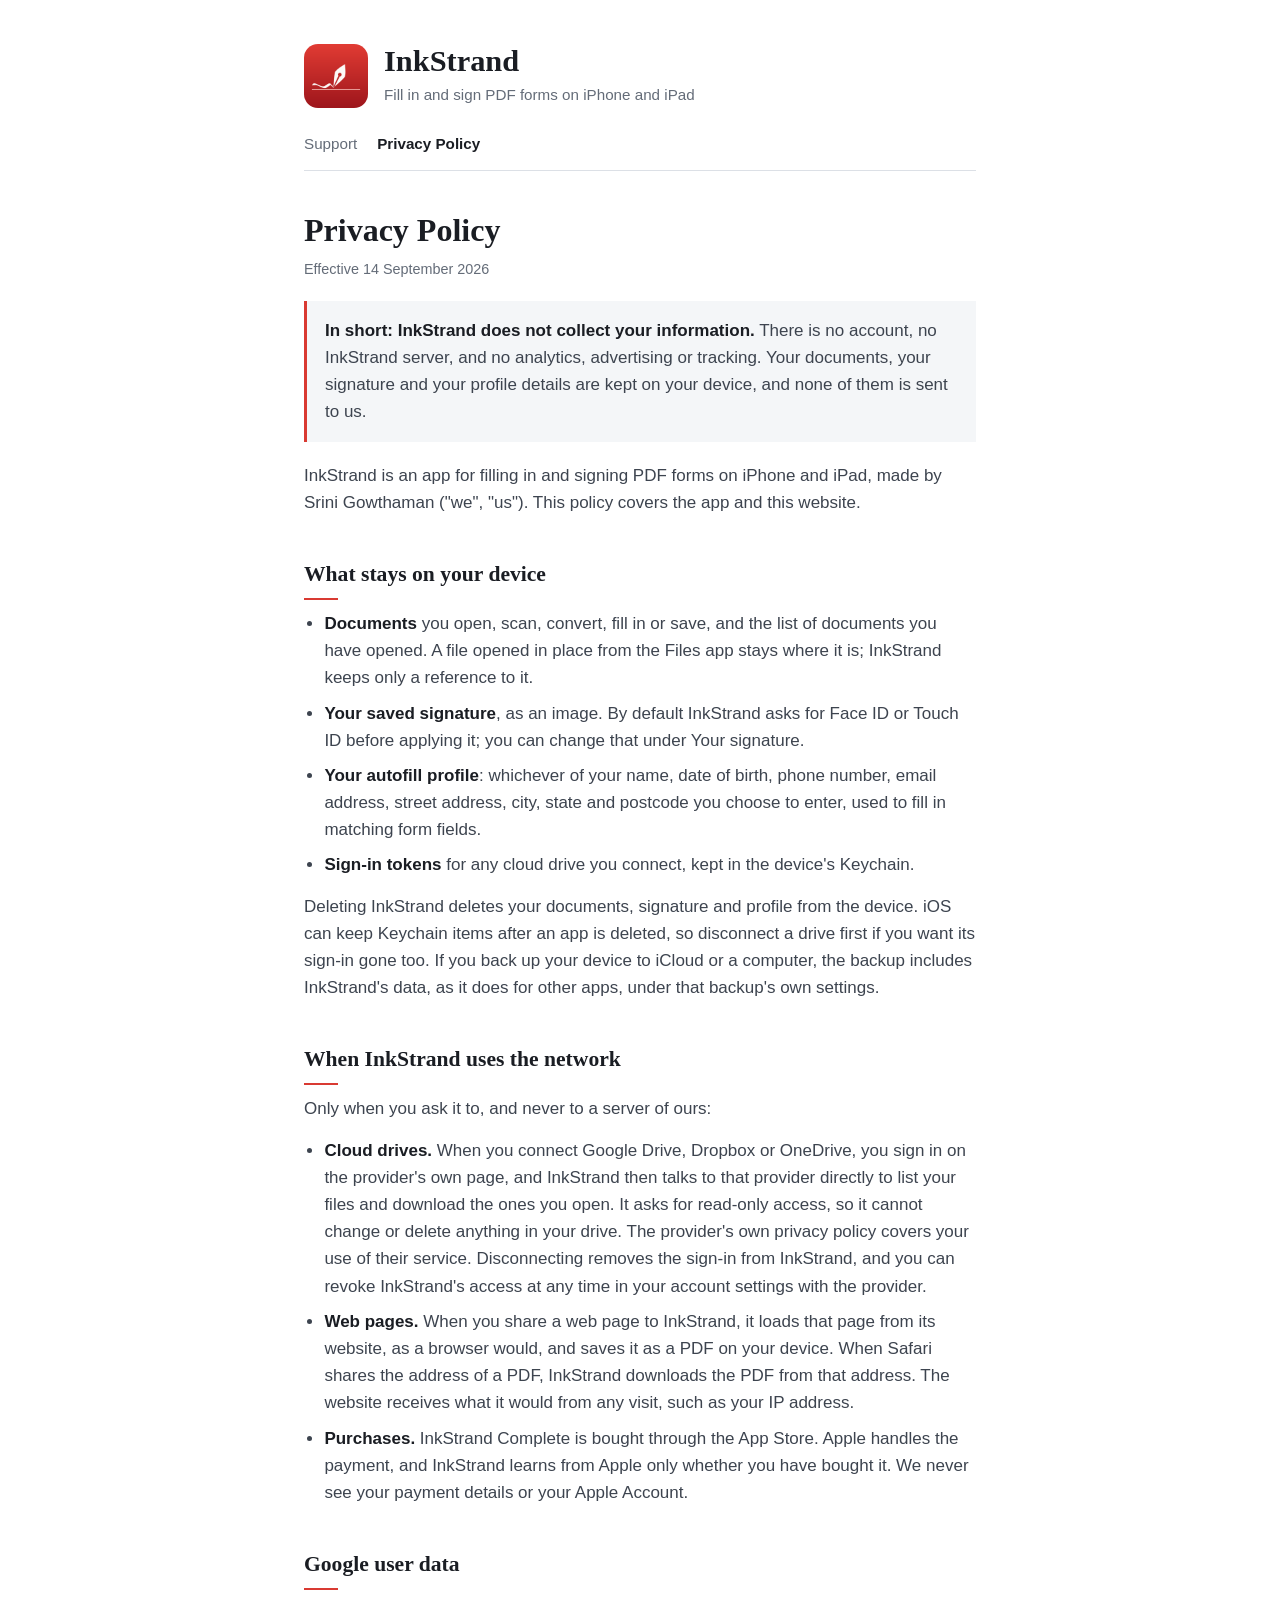
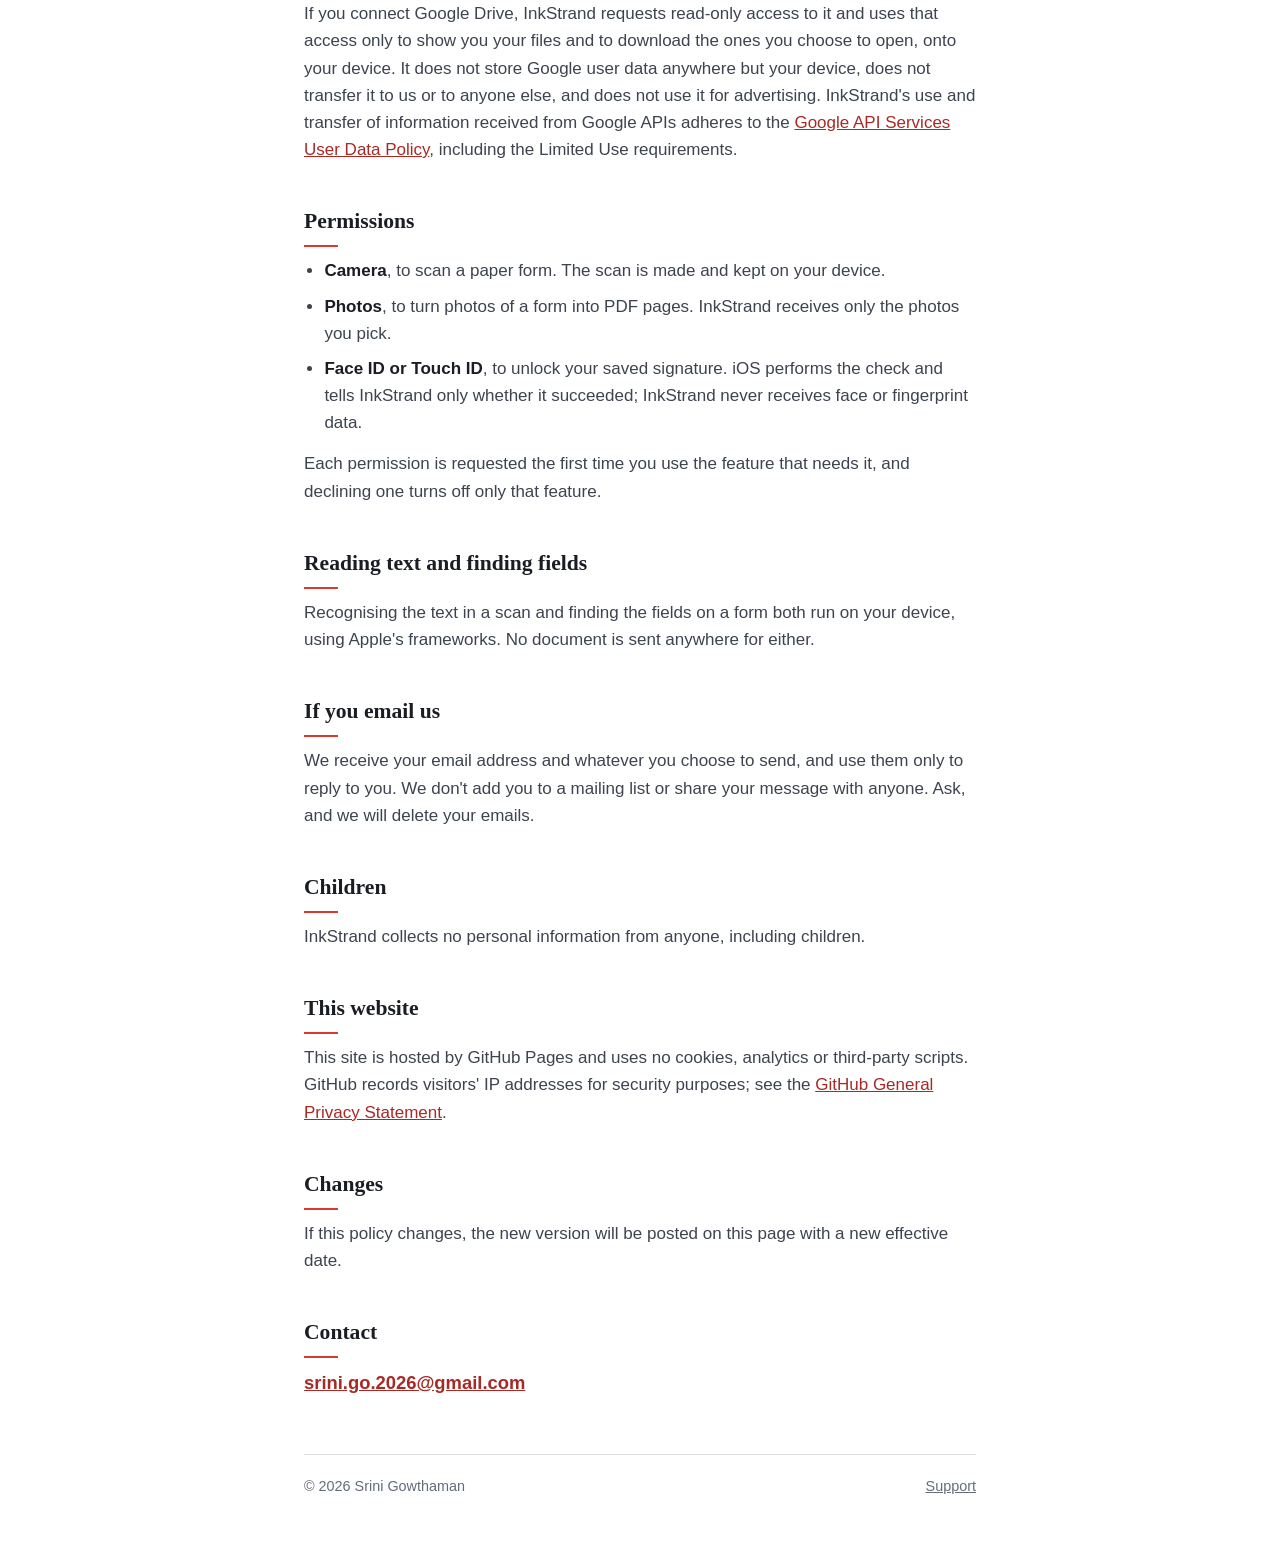
==== privacy.html @ e6b6973c "Add the InkStrand support page and privacy policy Static pages for the App Store listing's Support U" ====
<!doctype html>
<html lang="en">
<head>
<meta charset="utf-8">
<meta name="viewport" content="width=device-width, initial-scale=1">
<title>InkStrand Privacy Policy</title>
<meta name="description" content="What InkStrand does with your information: it collects none, and keeps your documents on your device.">
<link rel="icon" href="icon.png">
<link rel="apple-touch-icon" href="icon.png">
<link rel="stylesheet" href="style.css">
</head>
<body>
<div class="page">
  <header class="masthead">
    <img src="icon.png" alt="" width="64" height="64">
    <div>
      <p class="wordmark">InkStrand</p>
      <p class="tagline">Fill in and sign PDF forms on iPhone and iPad</p>
    </div>
  </header>
  <nav class="site" aria-label="Site">
    <a href="./">Support</a>
    <a href="privacy.html" aria-current="page">Privacy Policy</a>
  </nav>

  <main>
    <h1>Privacy Policy</h1>
    <p class="meta">Effective 14 September 2026</p>

    <div class="note">
      <p><strong>In short: InkStrand does not collect your information.</strong> There is no account, no InkStrand server, and no analytics, advertising or tracking. Your documents, your signature and your profile details are kept on your device, and none of them is sent to us.</p>
    </div>

    <p>InkStrand is an app for filling in and signing PDF forms on iPhone and iPad, made by Srini Gowthaman ("we", "us"). This policy covers the app and this website.</p>

    <h2>What stays on your device</h2>
    <ul>
      <li><strong>Documents</strong> you open, scan, convert, fill in or save, and the list of documents you have opened. A file opened in place from the Files app stays where it is; InkStrand keeps only a reference to it.</li>
      <li><strong>Your saved signature</strong>, as an image. By default InkStrand asks for Face ID or Touch ID before applying it; you can change that under Your signature.</li>
      <li><strong>Your autofill profile</strong>: whichever of your name, date of birth, phone number, email address, street address, city, state and postcode you choose to enter, used to fill in matching form fields.</li>
      <li><strong>Sign-in tokens</strong> for any cloud drive you connect, kept in the device's Keychain.</li>
    </ul>
    <p>Deleting InkStrand deletes your documents, signature and profile from the device. iOS can keep Keychain items after an app is deleted, so disconnect a drive first if you want its sign-in gone too. If you back up your device to iCloud or a computer, the backup includes InkStrand's data, as it does for other apps, under that backup's own settings.</p>

    <h2>When InkStrand uses the network</h2>
    <p>Only when you ask it to, and never to a server of ours:</p>
    <ul>
      <li><strong>Cloud drives.</strong> When you connect Google Drive, Dropbox or OneDrive, you sign in on the provider's own page, and InkStrand then talks to that provider directly to list your files and download the ones you open. It asks for read-only access, so it cannot change or delete anything in your drive. The provider's own privacy policy covers your use of their service. Disconnecting removes the sign-in from InkStrand, and you can revoke InkStrand's access at any time in your account settings with the provider.</li>
      <li><strong>Web pages.</strong> When you share a web page to InkStrand, it loads that page from its website, as a browser would, and saves it as a PDF on your device. When Safari shares the address of a PDF, InkStrand downloads the PDF from that address. The website receives what it would from any visit, such as your IP address.</li>
      <li><strong>Purchases.</strong> InkStrand Complete is bought through the App Store. Apple handles the payment, and InkStrand learns from Apple only whether you have bought it. We never see your payment details or your Apple Account.</li>
    </ul>

    <h2>Google user data</h2>
    <p>If you connect Google Drive, InkStrand requests read-only access to it and uses that access only to show you your files and to download the ones you choose to open, onto your device. It does not store Google user data anywhere but your device, does not transfer it to us or to anyone else, and does not use it for advertising. InkStrand's use and transfer of information received from Google APIs adheres to the <a href="https://developers.google.com/terms/api-services-user-data-policy">Google API Services User Data Policy</a>, including the Limited Use requirements.</p>

    <h2>Permissions</h2>
    <ul>
      <li><strong>Camera</strong>, to scan a paper form. The scan is made and kept on your device.</li>
      <li><strong>Photos</strong>, to turn photos of a form into PDF pages. InkStrand receives only the photos you pick.</li>
      <li><strong>Face ID or Touch ID</strong>, to unlock your saved signature. iOS performs the check and tells InkStrand only whether it succeeded; InkStrand never receives face or fingerprint data.</li>
    </ul>
    <p>Each permission is requested the first time you use the feature that needs it, and declining one turns off only that feature.</p>

    <h2>Reading text and finding fields</h2>
    <p>Recognising the text in a scan and finding the fields on a form both run on your device, using Apple's frameworks. No document is sent anywhere for either.</p>

    <h2>If you email us</h2>
    <p>We receive your email address and whatever you choose to send, and use them only to reply to you. We don't add you to a mailing list or share your message with anyone. Ask, and we will delete your emails.</p>

    <h2>Children</h2>
    <p>InkStrand collects no personal information from anyone, including children.</p>

    <h2>This website</h2>
    <p>This site is hosted by GitHub Pages and uses no cookies, analytics or third-party scripts. GitHub records visitors' IP addresses for security purposes; see the <a href="https://docs.github.com/en/site-policy/privacy-policies/github-general-privacy-statement">GitHub General Privacy Statement</a>.</p>

    <h2>Changes</h2>
    <p>If this policy changes, the new version will be posted on this page with a new effective date.</p>

    <h2>Contact</h2>
    <p class="contact"><a href="mailto:srini.go.2026@gmail.com?subject=InkStrand%20privacy">srini.go.2026@gmail.com</a></p>
  </main>

  <footer>
    <span>© 2026 Srini Gowthaman</span>
    <a href="./">Support</a>
  </footer>
</div>
</body>
</html>
---- style.css ----
/* Colours are the app icon's, as in Design/guide.py, with the soft grey darkened
   enough to pass contrast on white. No web fonts: nothing on these pages loads from
   anywhere else. */
:root {
  --red: #D93A32;
  --red-deep: #A82A24;
  --ink: #1A1D23;
  --body: #3D444F;
  --soft: #646C78;
  --rule: #DCE0E6;
  --wash: #F4F6F8;
  --paper: #FFFFFF;
  color-scheme: light dark;
}

@media (prefers-color-scheme: dark) {
  :root {
    --red: #F0625A;
    --red-deep: #F58A83;
    --ink: #F2F4F7;
    --body: #C9CED6;
    --soft: #9AA3AF;
    --rule: #2E333B;
    --wash: #1C2027;
    --paper: #121418;
  }
}

* { box-sizing: border-box; }

html { -webkit-text-size-adjust: 100%; }

body {
  margin: 0;
  padding-inline: 20px;
  background: var(--paper);
  color: var(--body);
  font: 17px/1.6 -apple-system, BlinkMacSystemFont, "Segoe UI", Helvetica, Arial, sans-serif;
}

.page {
  max-width: 42rem;
  margin: 0 auto;
  padding-block: 44px 64px;
}

.masthead {
  display: flex;
  align-items: center;
  gap: 16px;
}

.masthead img {
  flex: none;
  width: 64px;
  height: 64px;
  border-radius: 14px;
}

.wordmark {
  margin: 0;
  font: 700 1.9rem/1.1 Georgia, "Times New Roman", serif;
  color: var(--ink);
}

.tagline {
  margin: 4px 0 0;
  font-size: 0.95rem;
  color: var(--soft);
}

nav.site {
  display: flex;
  gap: 20px;
  margin-top: 24px;
  padding-bottom: 14px;
  border-bottom: 1px solid var(--rule);
  font-size: 0.95rem;
}

nav.site a { color: var(--soft); text-decoration: none; }
nav.site a:hover { color: var(--ink); }
nav.site a[aria-current="page"] { color: var(--ink); font-weight: 600; }

h1 {
  margin: 40px 0 8px;
  font: 700 2rem/1.2 Georgia, "Times New Roman", serif;
  color: var(--ink);
}

h2 {
  margin: 44px 0 10px;
  font: 700 1.35rem/1.3 Georgia, "Times New Roman", serif;
  color: var(--ink);
}

h2::after {
  content: "";
  display: block;
  width: 34px;
  height: 2px;
  margin-top: 10px;
  background: var(--red);
}

h3 {
  margin: 28px 0 4px;
  font-size: 1rem;
  line-height: 1.4;
  color: var(--ink);
}

p, ul { margin: 0 0 14px; }
ul { padding-left: 1.2em; }
li { margin-bottom: 8px; }
a { color: var(--red-deep); }
strong { color: var(--ink); }

.lede { font-size: 1.1rem; }

.meta { font-size: 0.9rem; color: var(--soft); }

.note {
  margin: 20px 0;
  padding: 16px 18px;
  background: var(--wash);
  border-left: 3px solid var(--red);
}

.note p:last-child { margin-bottom: 0; }

.contact {
  font-size: 1.15rem;
  font-weight: 600;
  overflow-wrap: anywhere;
}

footer {
  display: flex;
  flex-wrap: wrap;
  justify-content: space-between;
  gap: 8px 20px;
  margin-top: 56px;
  padding-top: 20px;
  border-top: 1px solid var(--rule);
  font-size: 0.9rem;
  color: var(--soft);
}

footer a { color: var(--soft); }
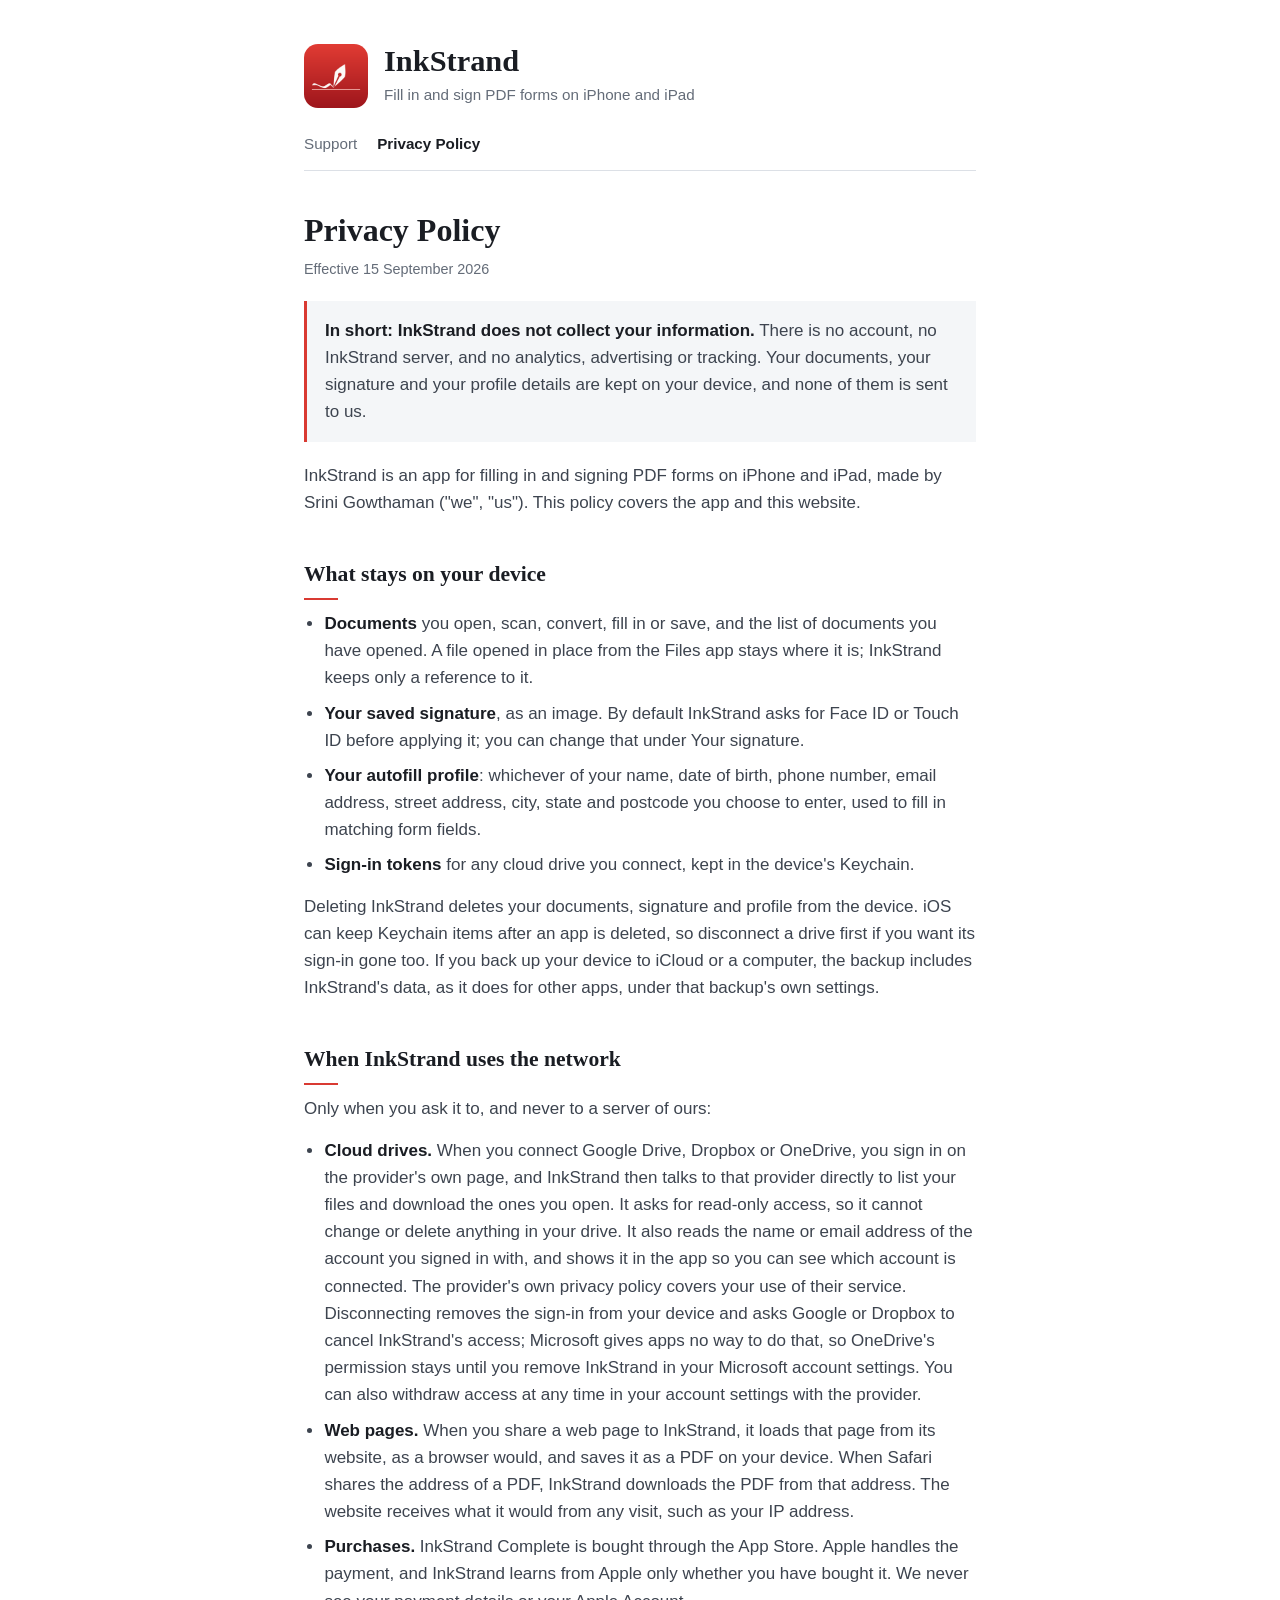
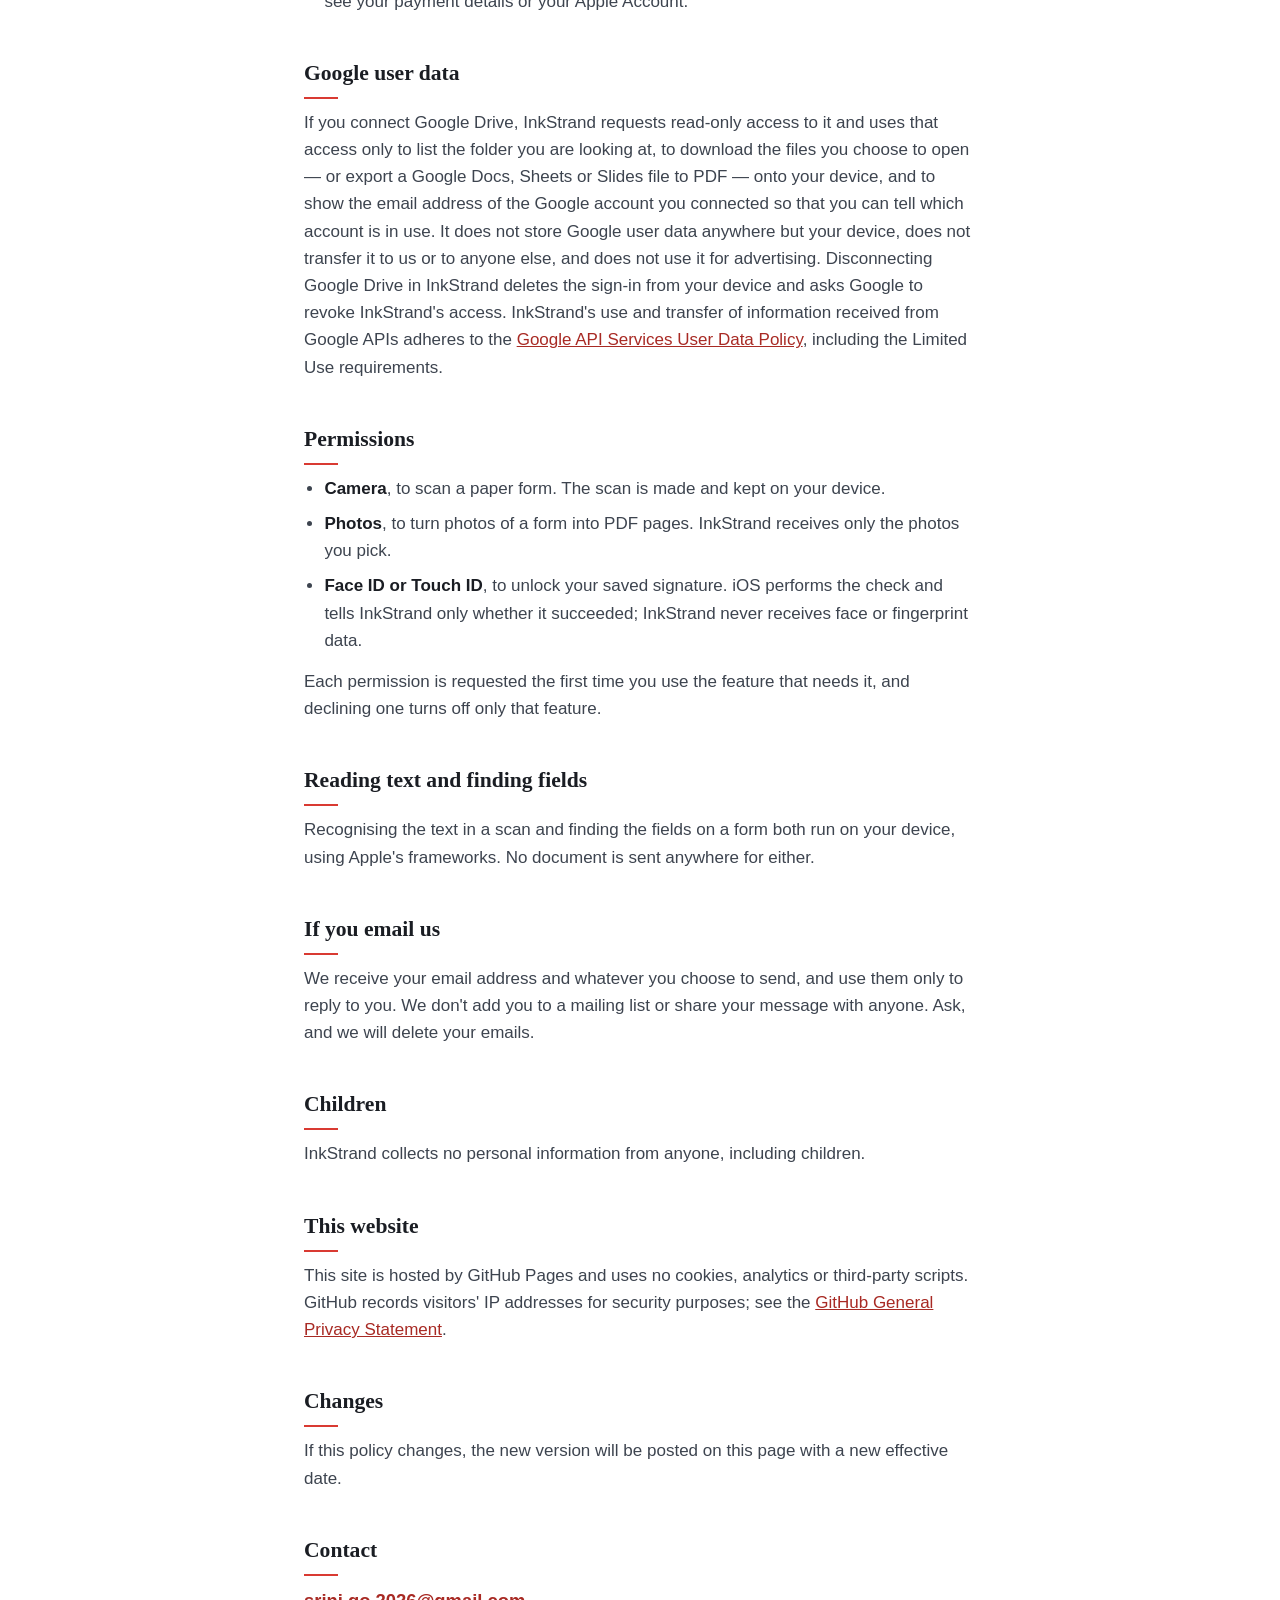
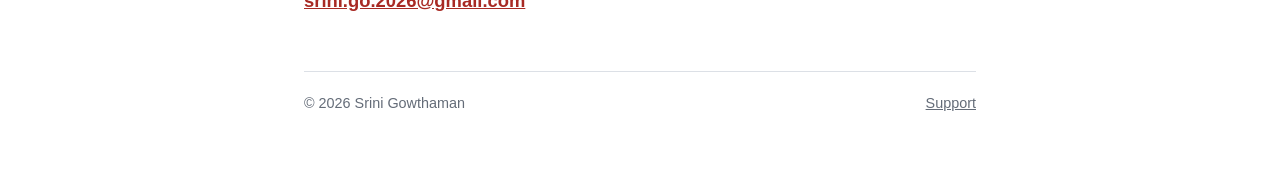
==== commit cd37822e: "Describe the app on the home page, and serve the site from www.inkstrand.com Google's OAuth verifica" ====
--- a/privacy.html
+++ b/privacy.html
@@ -25,7 +25,7 @@
 
   <main>
     <h1>Privacy Policy</h1>
-    <p class="meta">Effective 14 September 2026</p>
+    <p class="meta">Effective 15 September 2026</p>
 
     <div class="note">
       <p><strong>In short: InkStrand does not collect your information.</strong> There is no account, no InkStrand server, and no analytics, advertising or tracking. Your documents, your signature and your profile details are kept on your device, and none of them is sent to us.</p>
@@ -45,13 +45,13 @@
     <h2>When InkStrand uses the network</h2>
     <p>Only when you ask it to, and never to a server of ours:</p>
     <ul>
-      <li><strong>Cloud drives.</strong> When you connect Google Drive, Dropbox or OneDrive, you sign in on the provider's own page, and InkStrand then talks to that provider directly to list your files and download the ones you open. It asks for read-only access, so it cannot change or delete anything in your drive. The provider's own privacy policy covers your use of their service. Disconnecting removes the sign-in from InkStrand, and you can revoke InkStrand's access at any time in your account settings with the provider.</li>
+      <li><strong>Cloud drives.</strong> When you connect Google Drive, Dropbox or OneDrive, you sign in on the provider's own page, and InkStrand then talks to that provider directly to list your files and download the ones you open. It asks for read-only access, so it cannot change or delete anything in your drive. It also reads the name or email address of the account you signed in with, and shows it in the app so you can see which account is connected. The provider's own privacy policy covers your use of their service. Disconnecting removes the sign-in from your device and asks Google or Dropbox to cancel InkStrand's access; Microsoft gives apps no way to do that, so OneDrive's permission stays until you remove InkStrand in your Microsoft account settings. You can also withdraw access at any time in your account settings with the provider.</li>
       <li><strong>Web pages.</strong> When you share a web page to InkStrand, it loads that page from its website, as a browser would, and saves it as a PDF on your device. When Safari shares the address of a PDF, InkStrand downloads the PDF from that address. The website receives what it would from any visit, such as your IP address.</li>
       <li><strong>Purchases.</strong> InkStrand Complete is bought through the App Store. Apple handles the payment, and InkStrand learns from Apple only whether you have bought it. We never see your payment details or your Apple Account.</li>
     </ul>
 
     <h2>Google user data</h2>
-    <p>If you connect Google Drive, InkStrand requests read-only access to it and uses that access only to show you your files and to download the ones you choose to open, onto your device. It does not store Google user data anywhere but your device, does not transfer it to us or to anyone else, and does not use it for advertising. InkStrand's use and transfer of information received from Google APIs adheres to the <a href="https://developers.google.com/terms/api-services-user-data-policy">Google API Services User Data Policy</a>, including the Limited Use requirements.</p>
+    <p>If you connect Google Drive, InkStrand requests read-only access to it and uses that access only to list the folder you are looking at, to download the files you choose to open — or export a Google Docs, Sheets or Slides file to PDF — onto your device, and to show the email address of the Google account you connected so that you can tell which account is in use. It does not store Google user data anywhere but your device, does not transfer it to us or to anyone else, and does not use it for advertising. Disconnecting Google Drive in InkStrand deletes the sign-in from your device and asks Google to revoke InkStrand's access. InkStrand's use and transfer of information received from Google APIs adheres to the <a href="https://developers.google.com/terms/api-services-user-data-policy">Google API Services User Data Policy</a>, including the Limited Use requirements.</p>
 
     <h2>Permissions</h2>
     <ul>
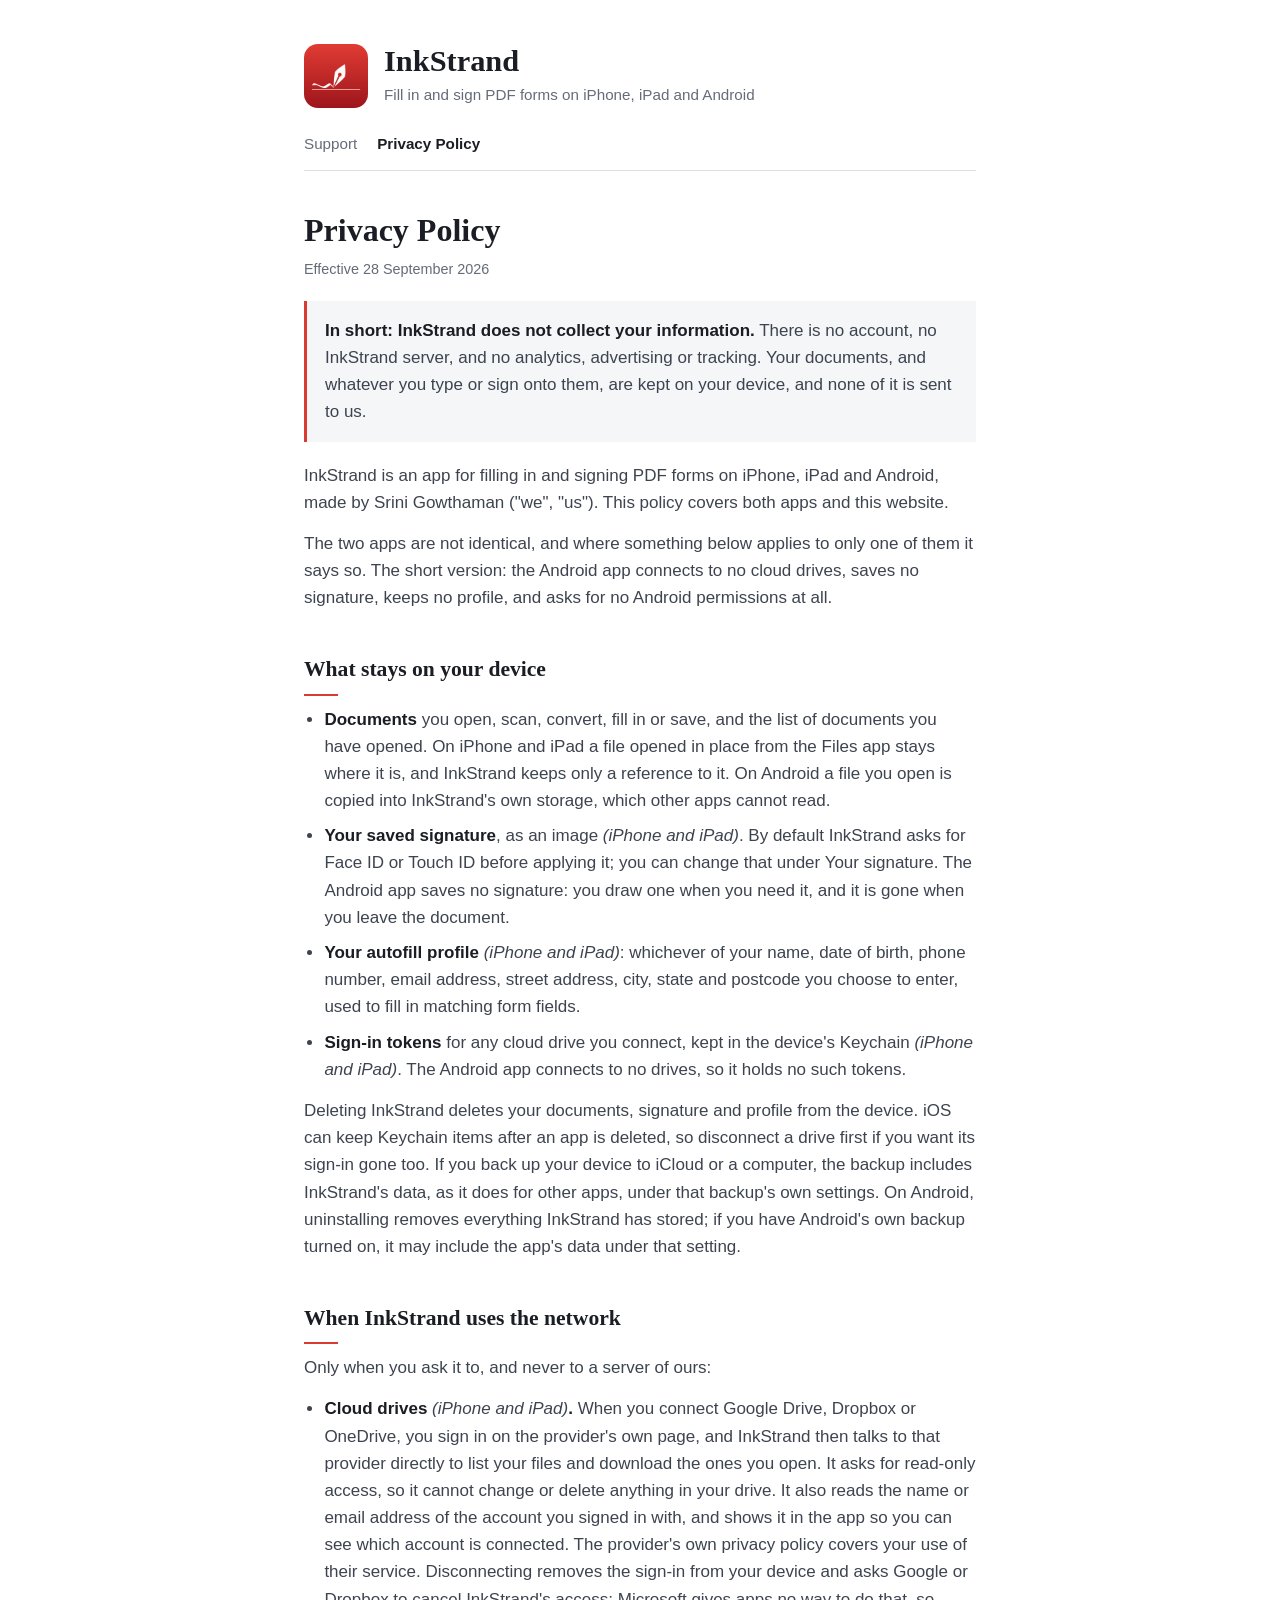
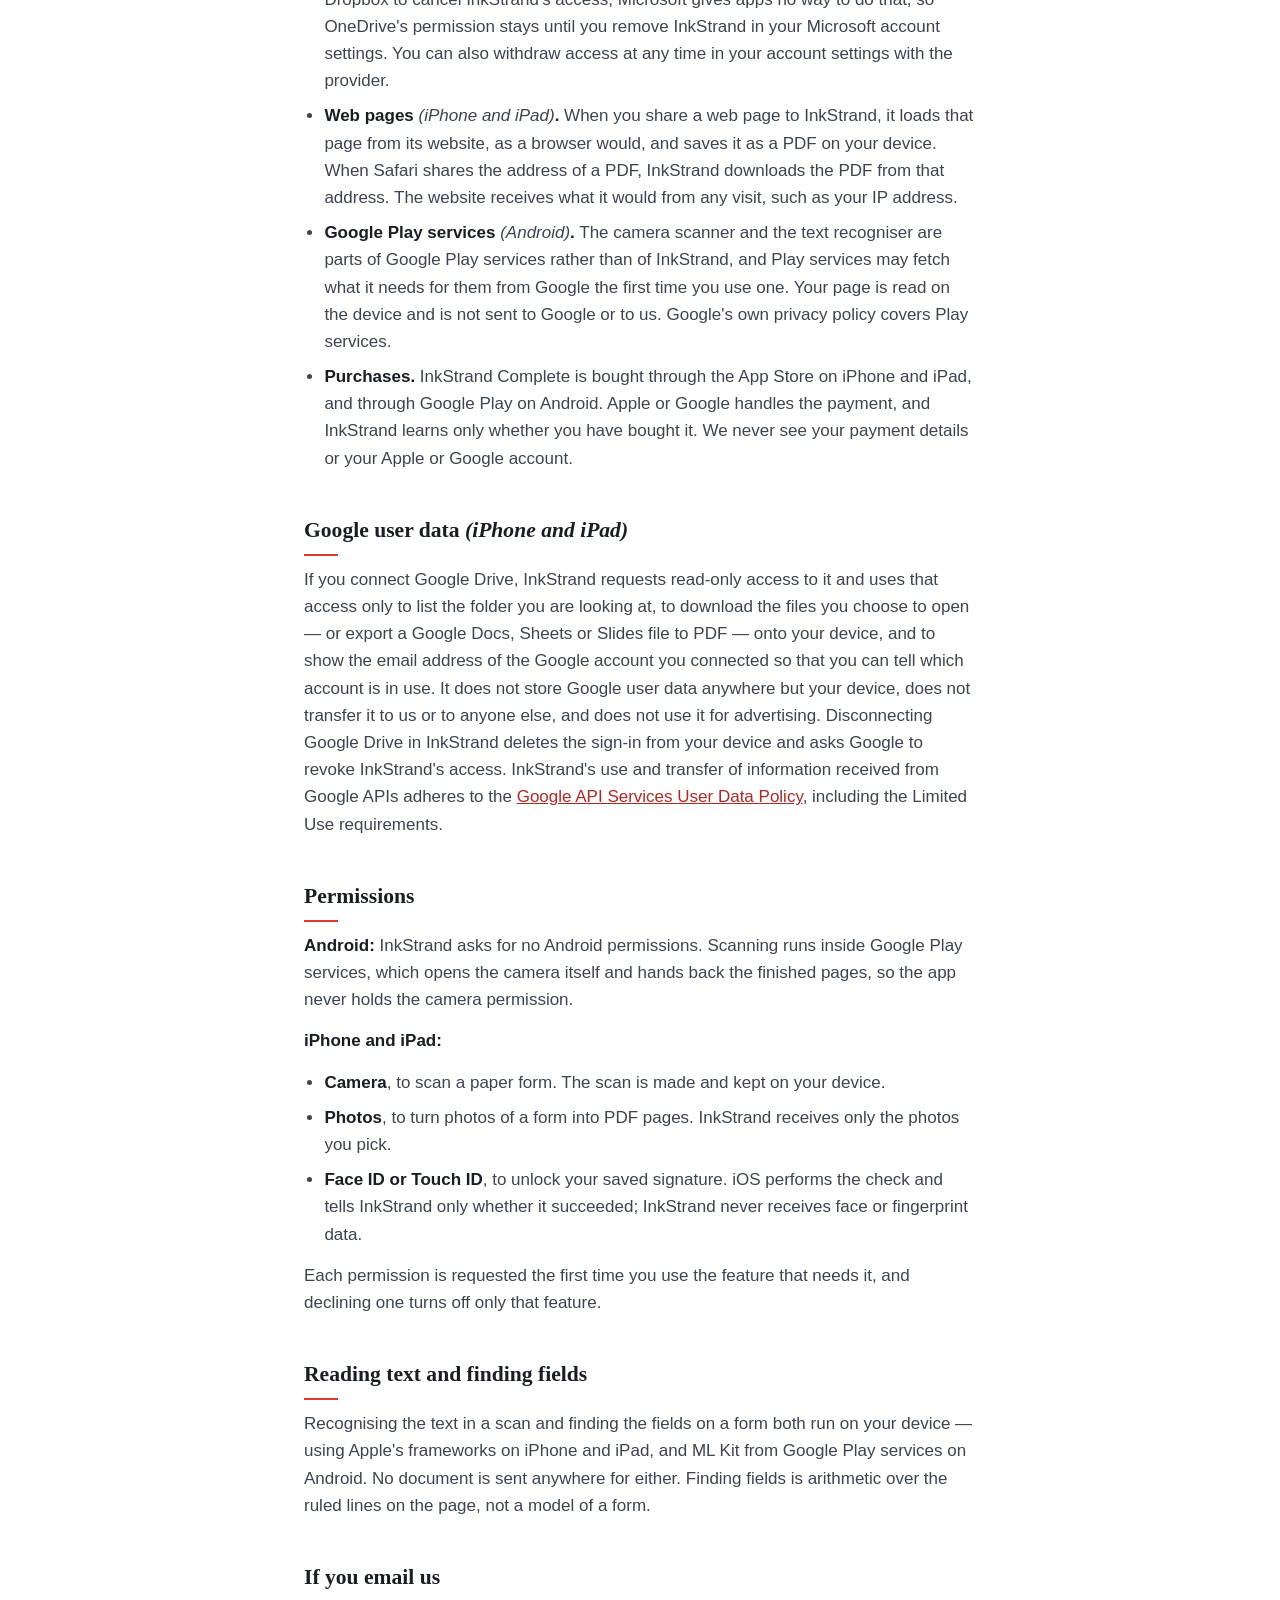
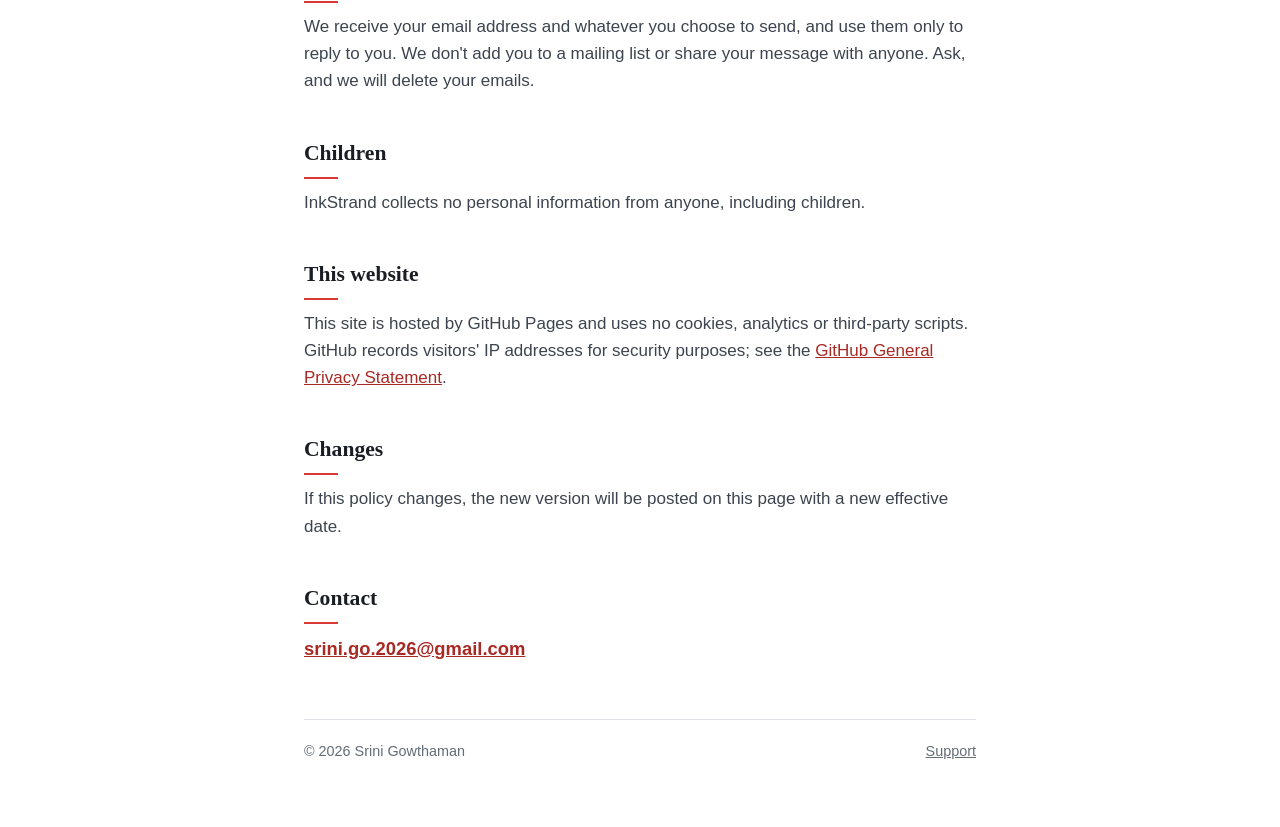
==== commit 71c024fd: "Cover the Android app in the privacy policy The policy described one app on one platform, and Play r" ====
--- a/privacy.html
+++ b/privacy.html
@@ -15,7 +15,7 @@
     <img src="icon.png" alt="" width="64" height="64">
     <div>
       <p class="wordmark">InkStrand</p>
-      <p class="tagline">Fill in and sign PDF forms on iPhone and iPad</p>
+      <p class="tagline">Fill in and sign PDF forms on iPhone, iPad and Android</p>
     </div>
   </header>
   <nav class="site" aria-label="Site">
@@ -25,35 +25,40 @@
 
   <main>
     <h1>Privacy Policy</h1>
-    <p class="meta">Effective 15 September 2026</p>
+    <p class="meta">Effective 28 September 2026</p>
 
     <div class="note">
-      <p><strong>In short: InkStrand does not collect your information.</strong> There is no account, no InkStrand server, and no analytics, advertising or tracking. Your documents, your signature and your profile details are kept on your device, and none of them is sent to us.</p>
+      <p><strong>In short: InkStrand does not collect your information.</strong> There is no account, no InkStrand server, and no analytics, advertising or tracking. Your documents, and whatever you type or sign onto them, are kept on your device, and none of it is sent to us.</p>
     </div>
 
-    <p>InkStrand is an app for filling in and signing PDF forms on iPhone and iPad, made by Srini Gowthaman ("we", "us"). This policy covers the app and this website.</p>
+    <p>InkStrand is an app for filling in and signing PDF forms on iPhone, iPad and Android, made by Srini Gowthaman ("we", "us"). This policy covers both apps and this website.</p>
+
+    <p>The two apps are not identical, and where something below applies to only one of them it says so. The short version: the Android app connects to no cloud drives, saves no signature, keeps no profile, and asks for no Android permissions at all.</p>
 
     <h2>What stays on your device</h2>
     <ul>
-      <li><strong>Documents</strong> you open, scan, convert, fill in or save, and the list of documents you have opened. A file opened in place from the Files app stays where it is; InkStrand keeps only a reference to it.</li>
-      <li><strong>Your saved signature</strong>, as an image. By default InkStrand asks for Face ID or Touch ID before applying it; you can change that under Your signature.</li>
-      <li><strong>Your autofill profile</strong>: whichever of your name, date of birth, phone number, email address, street address, city, state and postcode you choose to enter, used to fill in matching form fields.</li>
-      <li><strong>Sign-in tokens</strong> for any cloud drive you connect, kept in the device's Keychain.</li>
+      <li><strong>Documents</strong> you open, scan, convert, fill in or save, and the list of documents you have opened. On iPhone and iPad a file opened in place from the Files app stays where it is, and InkStrand keeps only a reference to it. On Android a file you open is copied into InkStrand's own storage, which other apps cannot read.</li>
+      <li><strong>Your saved signature</strong>, as an image <em>(iPhone and iPad)</em>. By default InkStrand asks for Face ID or Touch ID before applying it; you can change that under Your signature. The Android app saves no signature: you draw one when you need it, and it is gone when you leave the document.</li>
+      <li><strong>Your autofill profile</strong> <em>(iPhone and iPad)</em>: whichever of your name, date of birth, phone number, email address, street address, city, state and postcode you choose to enter, used to fill in matching form fields.</li>
+      <li><strong>Sign-in tokens</strong> for any cloud drive you connect, kept in the device's Keychain <em>(iPhone and iPad)</em>. The Android app connects to no drives, so it holds no such tokens.</li>
     </ul>
-    <p>Deleting InkStrand deletes your documents, signature and profile from the device. iOS can keep Keychain items after an app is deleted, so disconnect a drive first if you want its sign-in gone too. If you back up your device to iCloud or a computer, the backup includes InkStrand's data, as it does for other apps, under that backup's own settings.</p>
+    <p>Deleting InkStrand deletes your documents, signature and profile from the device. iOS can keep Keychain items after an app is deleted, so disconnect a drive first if you want its sign-in gone too. If you back up your device to iCloud or a computer, the backup includes InkStrand's data, as it does for other apps, under that backup's own settings. On Android, uninstalling removes everything InkStrand has stored; if you have Android's own backup turned on, it may include the app's data under that setting.</p>
 
     <h2>When InkStrand uses the network</h2>
     <p>Only when you ask it to, and never to a server of ours:</p>
     <ul>
-      <li><strong>Cloud drives.</strong> When you connect Google Drive, Dropbox or OneDrive, you sign in on the provider's own page, and InkStrand then talks to that provider directly to list your files and download the ones you open. It asks for read-only access, so it cannot change or delete anything in your drive. It also reads the name or email address of the account you signed in with, and shows it in the app so you can see which account is connected. The provider's own privacy policy covers your use of their service. Disconnecting removes the sign-in from your device and asks Google or Dropbox to cancel InkStrand's access; Microsoft gives apps no way to do that, so OneDrive's permission stays until you remove InkStrand in your Microsoft account settings. You can also withdraw access at any time in your account settings with the provider.</li>
-      <li><strong>Web pages.</strong> When you share a web page to InkStrand, it loads that page from its website, as a browser would, and saves it as a PDF on your device. When Safari shares the address of a PDF, InkStrand downloads the PDF from that address. The website receives what it would from any visit, such as your IP address.</li>
-      <li><strong>Purchases.</strong> InkStrand Complete is bought through the App Store. Apple handles the payment, and InkStrand learns from Apple only whether you have bought it. We never see your payment details or your Apple Account.</li>
+      <li><strong>Cloud drives</strong> <em>(iPhone and iPad)</em><strong>.</strong> When you connect Google Drive, Dropbox or OneDrive, you sign in on the provider's own page, and InkStrand then talks to that provider directly to list your files and download the ones you open. It asks for read-only access, so it cannot change or delete anything in your drive. It also reads the name or email address of the account you signed in with, and shows it in the app so you can see which account is connected. The provider's own privacy policy covers your use of their service. Disconnecting removes the sign-in from your device and asks Google or Dropbox to cancel InkStrand's access; Microsoft gives apps no way to do that, so OneDrive's permission stays until you remove InkStrand in your Microsoft account settings. You can also withdraw access at any time in your account settings with the provider.</li>
+      <li><strong>Web pages</strong> <em>(iPhone and iPad)</em><strong>.</strong> When you share a web page to InkStrand, it loads that page from its website, as a browser would, and saves it as a PDF on your device. When Safari shares the address of a PDF, InkStrand downloads the PDF from that address. The website receives what it would from any visit, such as your IP address.</li>
+      <li><strong>Google Play services</strong> <em>(Android)</em><strong>.</strong> The camera scanner and the text recogniser are parts of Google Play services rather than of InkStrand, and Play services may fetch what it needs for them from Google the first time you use one. Your page is read on the device and is not sent to Google or to us. Google's own privacy policy covers Play services.</li>
+      <li><strong>Purchases.</strong> InkStrand Complete is bought through the App Store on iPhone and iPad, and through Google Play on Android. Apple or Google handles the payment, and InkStrand learns only whether you have bought it. We never see your payment details or your Apple or Google account.</li>
     </ul>
 
-    <h2>Google user data</h2>
+    <h2>Google user data <em>(iPhone and iPad)</em></h2>
     <p>If you connect Google Drive, InkStrand requests read-only access to it and uses that access only to list the folder you are looking at, to download the files you choose to open — or export a Google Docs, Sheets or Slides file to PDF — onto your device, and to show the email address of the Google account you connected so that you can tell which account is in use. It does not store Google user data anywhere but your device, does not transfer it to us or to anyone else, and does not use it for advertising. Disconnecting Google Drive in InkStrand deletes the sign-in from your device and asks Google to revoke InkStrand's access. InkStrand's use and transfer of information received from Google APIs adheres to the <a href="https://developers.google.com/terms/api-services-user-data-policy">Google API Services User Data Policy</a>, including the Limited Use requirements.</p>
 
     <h2>Permissions</h2>
+    <p><strong>Android:</strong> InkStrand asks for no Android permissions. Scanning runs inside Google Play services, which opens the camera itself and hands back the finished pages, so the app never holds the camera permission.</p>
+    <p><strong>iPhone and iPad:</strong></p>
     <ul>
       <li><strong>Camera</strong>, to scan a paper form. The scan is made and kept on your device.</li>
       <li><strong>Photos</strong>, to turn photos of a form into PDF pages. InkStrand receives only the photos you pick.</li>
@@ -62,7 +67,7 @@
     <p>Each permission is requested the first time you use the feature that needs it, and declining one turns off only that feature.</p>
 
     <h2>Reading text and finding fields</h2>
-    <p>Recognising the text in a scan and finding the fields on a form both run on your device, using Apple's frameworks. No document is sent anywhere for either.</p>
+    <p>Recognising the text in a scan and finding the fields on a form both run on your device &mdash; using Apple's frameworks on iPhone and iPad, and ML Kit from Google Play services on Android. No document is sent anywhere for either. Finding fields is arithmetic over the ruled lines on the page, not a model of a form.</p>
 
     <h2>If you email us</h2>
     <p>We receive your email address and whatever you choose to send, and use them only to reply to you. We don't add you to a mailing list or share your message with anyone. Ask, and we will delete your emails.</p>
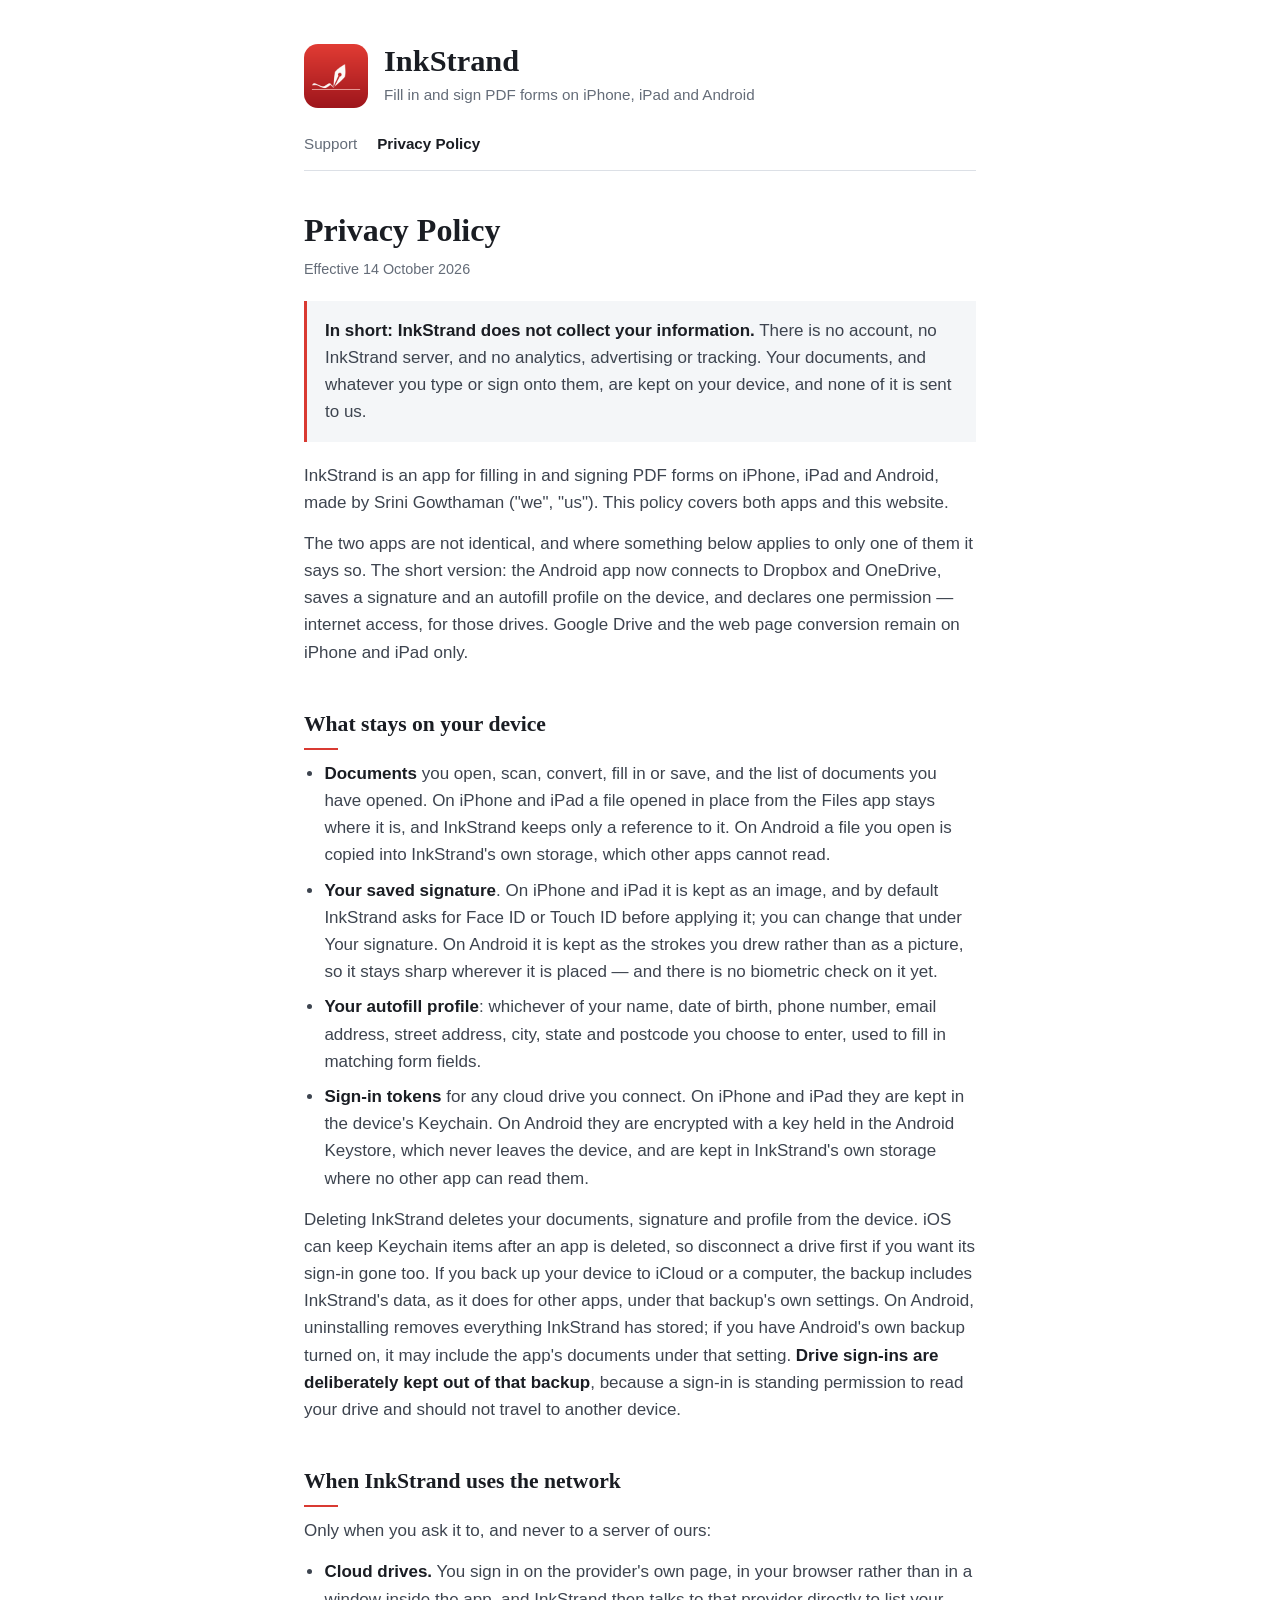
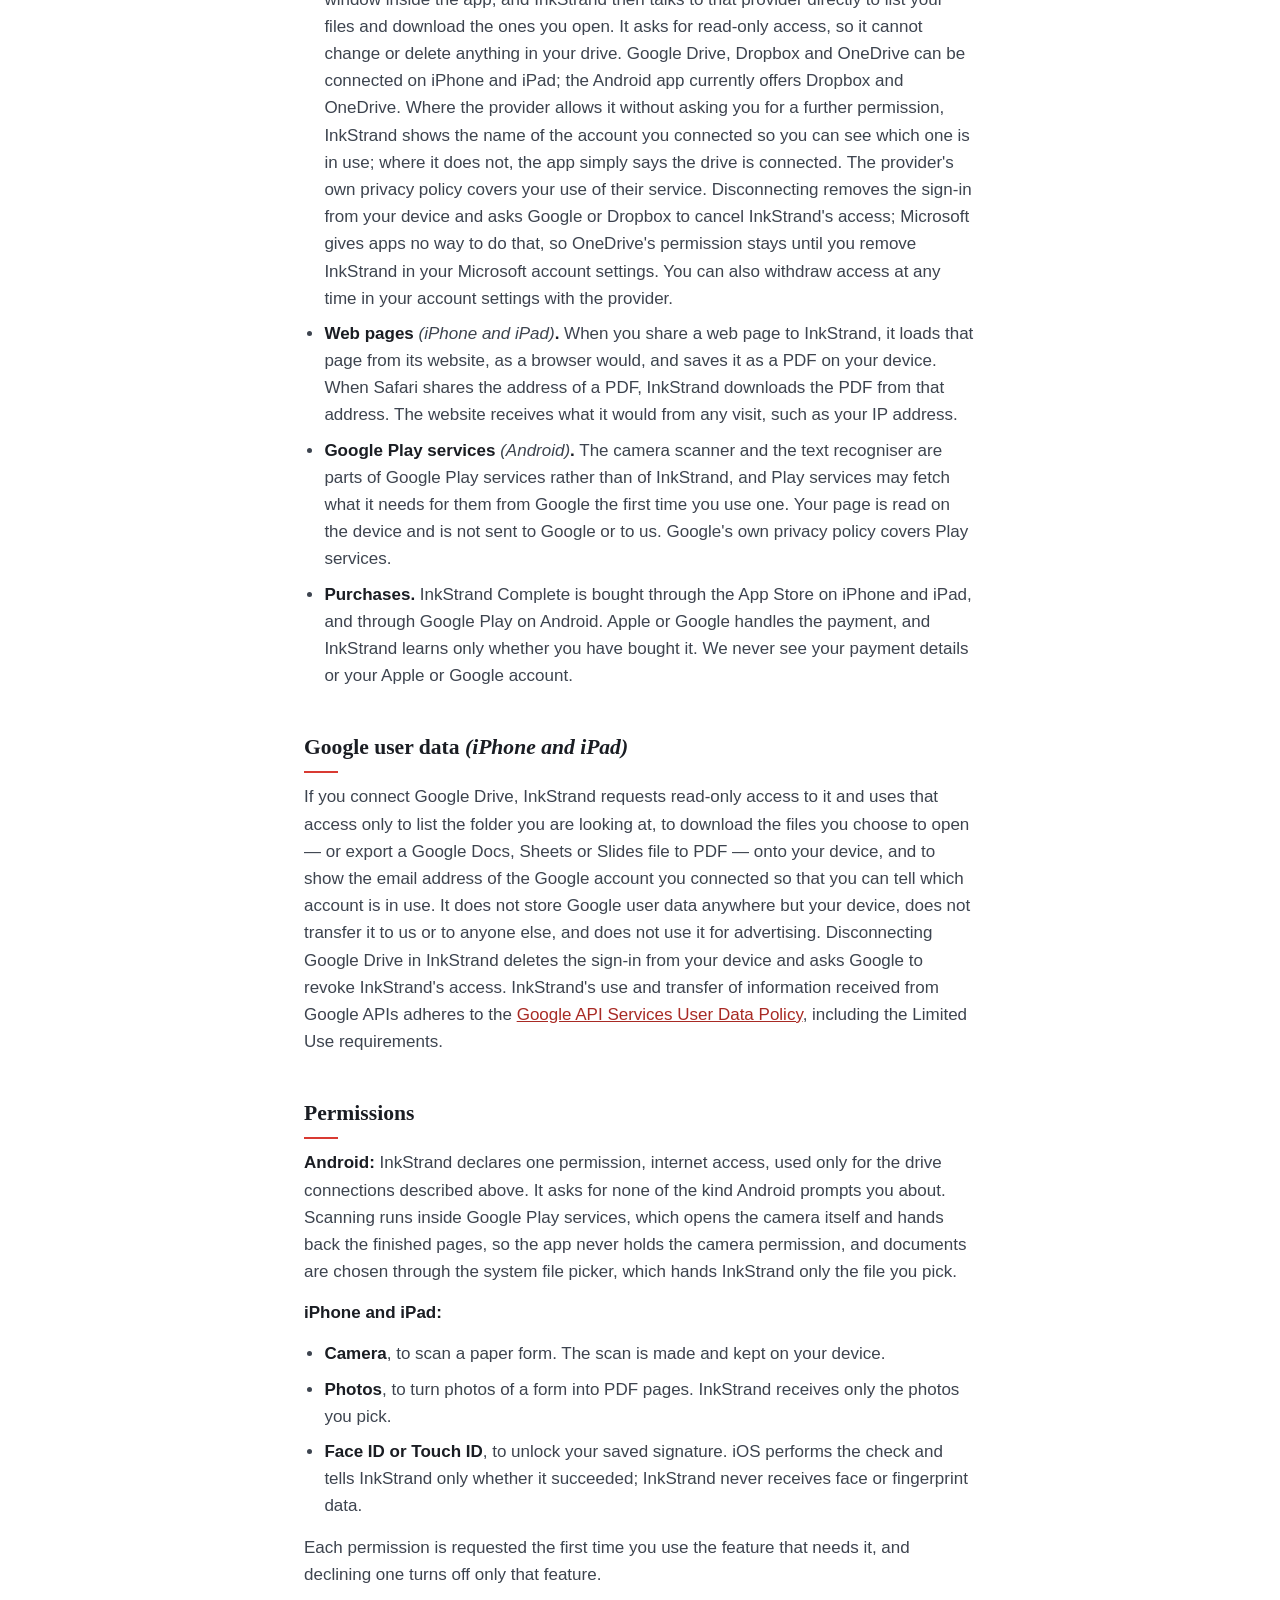
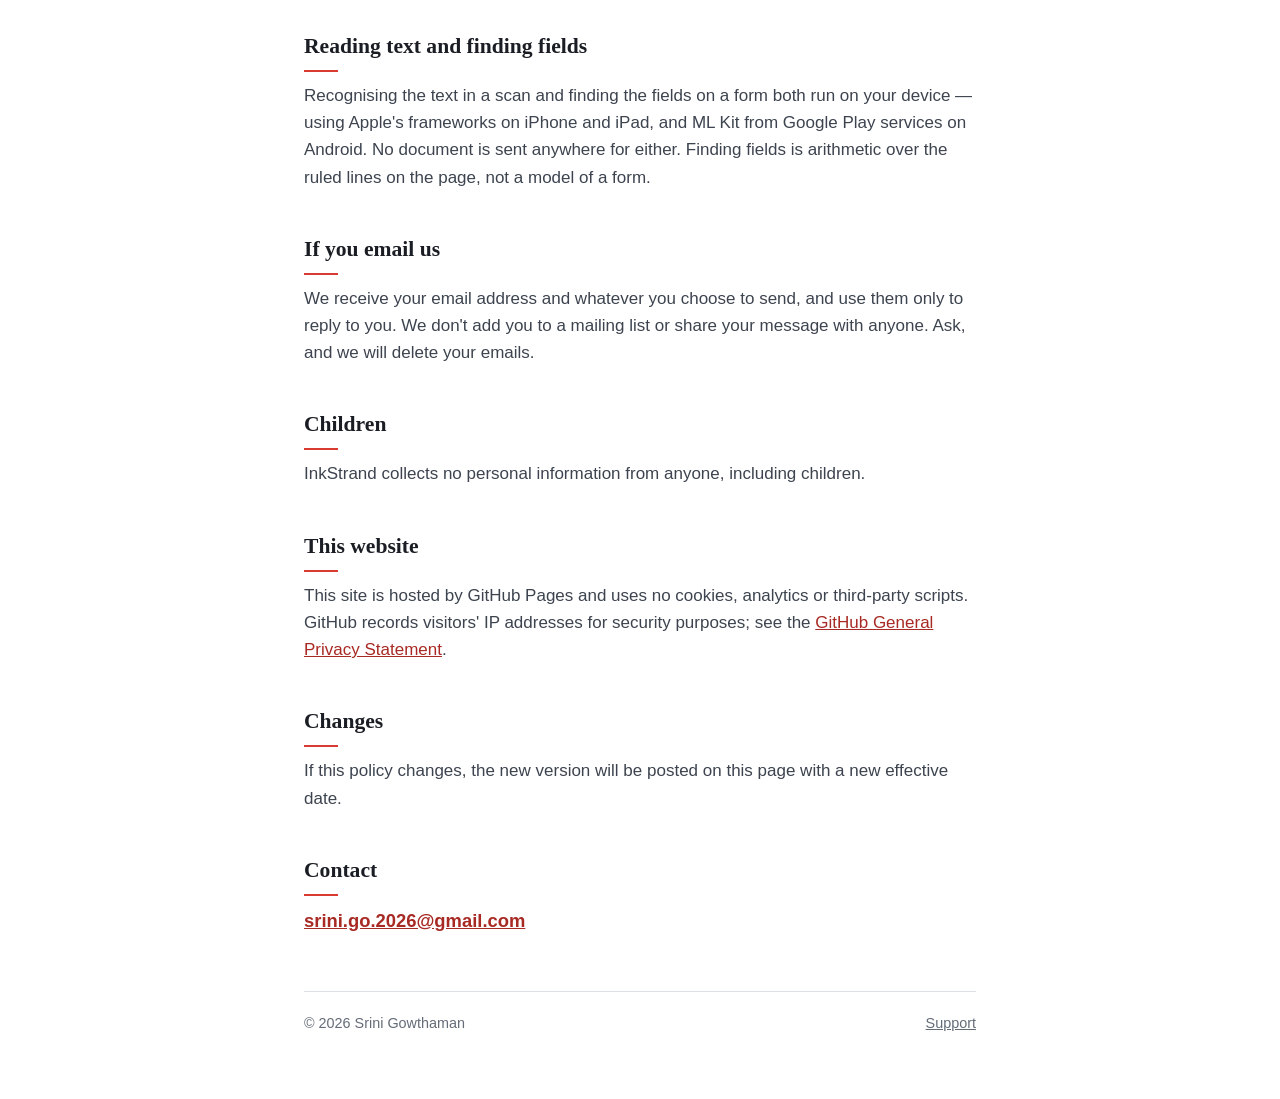
==== commit 64fbb98b: "Catch the policy up with what the Android app gained this week The Android sections were accurate wh" ====
--- a/privacy.html
+++ b/privacy.html
@@ -25,7 +25,7 @@
 
   <main>
     <h1>Privacy Policy</h1>
-    <p class="meta">Effective 28 September 2026</p>
+    <p class="meta">Effective 14 October 2026</p>
 
     <div class="note">
       <p><strong>In short: InkStrand does not collect your information.</strong> There is no account, no InkStrand server, and no analytics, advertising or tracking. Your documents, and whatever you type or sign onto them, are kept on your device, and none of it is sent to us.</p>
@@ -33,21 +33,21 @@
 
     <p>InkStrand is an app for filling in and signing PDF forms on iPhone, iPad and Android, made by Srini Gowthaman ("we", "us"). This policy covers both apps and this website.</p>
 
-    <p>The two apps are not identical, and where something below applies to only one of them it says so. The short version: the Android app connects to no cloud drives, saves no signature, keeps no profile, and asks for no Android permissions at all.</p>
+    <p>The two apps are not identical, and where something below applies to only one of them it says so. The short version: the Android app now connects to Dropbox and OneDrive, saves a signature and an autofill profile on the device, and declares one permission &mdash; internet access, for those drives. Google Drive and the web page conversion remain on iPhone and iPad only.</p>
 
     <h2>What stays on your device</h2>
     <ul>
       <li><strong>Documents</strong> you open, scan, convert, fill in or save, and the list of documents you have opened. On iPhone and iPad a file opened in place from the Files app stays where it is, and InkStrand keeps only a reference to it. On Android a file you open is copied into InkStrand's own storage, which other apps cannot read.</li>
-      <li><strong>Your saved signature</strong>, as an image <em>(iPhone and iPad)</em>. By default InkStrand asks for Face ID or Touch ID before applying it; you can change that under Your signature. The Android app saves no signature: you draw one when you need it, and it is gone when you leave the document.</li>
-      <li><strong>Your autofill profile</strong> <em>(iPhone and iPad)</em>: whichever of your name, date of birth, phone number, email address, street address, city, state and postcode you choose to enter, used to fill in matching form fields.</li>
-      <li><strong>Sign-in tokens</strong> for any cloud drive you connect, kept in the device's Keychain <em>(iPhone and iPad)</em>. The Android app connects to no drives, so it holds no such tokens.</li>
+      <li><strong>Your saved signature</strong>. On iPhone and iPad it is kept as an image, and by default InkStrand asks for Face ID or Touch ID before applying it; you can change that under Your signature. On Android it is kept as the strokes you drew rather than as a picture, so it stays sharp wherever it is placed &mdash; and there is no biometric check on it yet.</li>
+      <li><strong>Your autofill profile</strong>: whichever of your name, date of birth, phone number, email address, street address, city, state and postcode you choose to enter, used to fill in matching form fields.</li>
+      <li><strong>Sign-in tokens</strong> for any cloud drive you connect. On iPhone and iPad they are kept in the device's Keychain. On Android they are encrypted with a key held in the Android Keystore, which never leaves the device, and are kept in InkStrand's own storage where no other app can read them.</li>
     </ul>
-    <p>Deleting InkStrand deletes your documents, signature and profile from the device. iOS can keep Keychain items after an app is deleted, so disconnect a drive first if you want its sign-in gone too. If you back up your device to iCloud or a computer, the backup includes InkStrand's data, as it does for other apps, under that backup's own settings. On Android, uninstalling removes everything InkStrand has stored; if you have Android's own backup turned on, it may include the app's data under that setting.</p>
+    <p>Deleting InkStrand deletes your documents, signature and profile from the device. iOS can keep Keychain items after an app is deleted, so disconnect a drive first if you want its sign-in gone too. If you back up your device to iCloud or a computer, the backup includes InkStrand's data, as it does for other apps, under that backup's own settings. On Android, uninstalling removes everything InkStrand has stored; if you have Android's own backup turned on, it may include the app's documents under that setting. <strong>Drive sign-ins are deliberately kept out of that backup</strong>, because a sign-in is standing permission to read your drive and should not travel to another device.</p>
 
     <h2>When InkStrand uses the network</h2>
     <p>Only when you ask it to, and never to a server of ours:</p>
     <ul>
-      <li><strong>Cloud drives</strong> <em>(iPhone and iPad)</em><strong>.</strong> When you connect Google Drive, Dropbox or OneDrive, you sign in on the provider's own page, and InkStrand then talks to that provider directly to list your files and download the ones you open. It asks for read-only access, so it cannot change or delete anything in your drive. It also reads the name or email address of the account you signed in with, and shows it in the app so you can see which account is connected. The provider's own privacy policy covers your use of their service. Disconnecting removes the sign-in from your device and asks Google or Dropbox to cancel InkStrand's access; Microsoft gives apps no way to do that, so OneDrive's permission stays until you remove InkStrand in your Microsoft account settings. You can also withdraw access at any time in your account settings with the provider.</li>
+      <li><strong>Cloud drives.</strong> You sign in on the provider's own page, in your browser rather than in a window inside the app, and InkStrand then talks to that provider directly to list your files and download the ones you open. It asks for read-only access, so it cannot change or delete anything in your drive. Google Drive, Dropbox and OneDrive can be connected on iPhone and iPad; the Android app currently offers Dropbox and OneDrive. Where the provider allows it without asking you for a further permission, InkStrand shows the name of the account you connected so you can see which one is in use; where it does not, the app simply says the drive is connected. The provider's own privacy policy covers your use of their service. Disconnecting removes the sign-in from your device and asks Google or Dropbox to cancel InkStrand's access; Microsoft gives apps no way to do that, so OneDrive's permission stays until you remove InkStrand in your Microsoft account settings. You can also withdraw access at any time in your account settings with the provider.</li>
       <li><strong>Web pages</strong> <em>(iPhone and iPad)</em><strong>.</strong> When you share a web page to InkStrand, it loads that page from its website, as a browser would, and saves it as a PDF on your device. When Safari shares the address of a PDF, InkStrand downloads the PDF from that address. The website receives what it would from any visit, such as your IP address.</li>
       <li><strong>Google Play services</strong> <em>(Android)</em><strong>.</strong> The camera scanner and the text recogniser are parts of Google Play services rather than of InkStrand, and Play services may fetch what it needs for them from Google the first time you use one. Your page is read on the device and is not sent to Google or to us. Google's own privacy policy covers Play services.</li>
       <li><strong>Purchases.</strong> InkStrand Complete is bought through the App Store on iPhone and iPad, and through Google Play on Android. Apple or Google handles the payment, and InkStrand learns only whether you have bought it. We never see your payment details or your Apple or Google account.</li>
@@ -57,7 +57,7 @@
     <p>If you connect Google Drive, InkStrand requests read-only access to it and uses that access only to list the folder you are looking at, to download the files you choose to open — or export a Google Docs, Sheets or Slides file to PDF — onto your device, and to show the email address of the Google account you connected so that you can tell which account is in use. It does not store Google user data anywhere but your device, does not transfer it to us or to anyone else, and does not use it for advertising. Disconnecting Google Drive in InkStrand deletes the sign-in from your device and asks Google to revoke InkStrand's access. InkStrand's use and transfer of information received from Google APIs adheres to the <a href="https://developers.google.com/terms/api-services-user-data-policy">Google API Services User Data Policy</a>, including the Limited Use requirements.</p>
 
     <h2>Permissions</h2>
-    <p><strong>Android:</strong> InkStrand asks for no Android permissions. Scanning runs inside Google Play services, which opens the camera itself and hands back the finished pages, so the app never holds the camera permission.</p>
+    <p><strong>Android:</strong> InkStrand declares one permission, internet access, used only for the drive connections described above. It asks for none of the kind Android prompts you about. Scanning runs inside Google Play services, which opens the camera itself and hands back the finished pages, so the app never holds the camera permission, and documents are chosen through the system file picker, which hands InkStrand only the file you pick.</p>
     <p><strong>iPhone and iPad:</strong></p>
     <ul>
       <li><strong>Camera</strong>, to scan a paper form. The scan is made and kept on your device.</li>
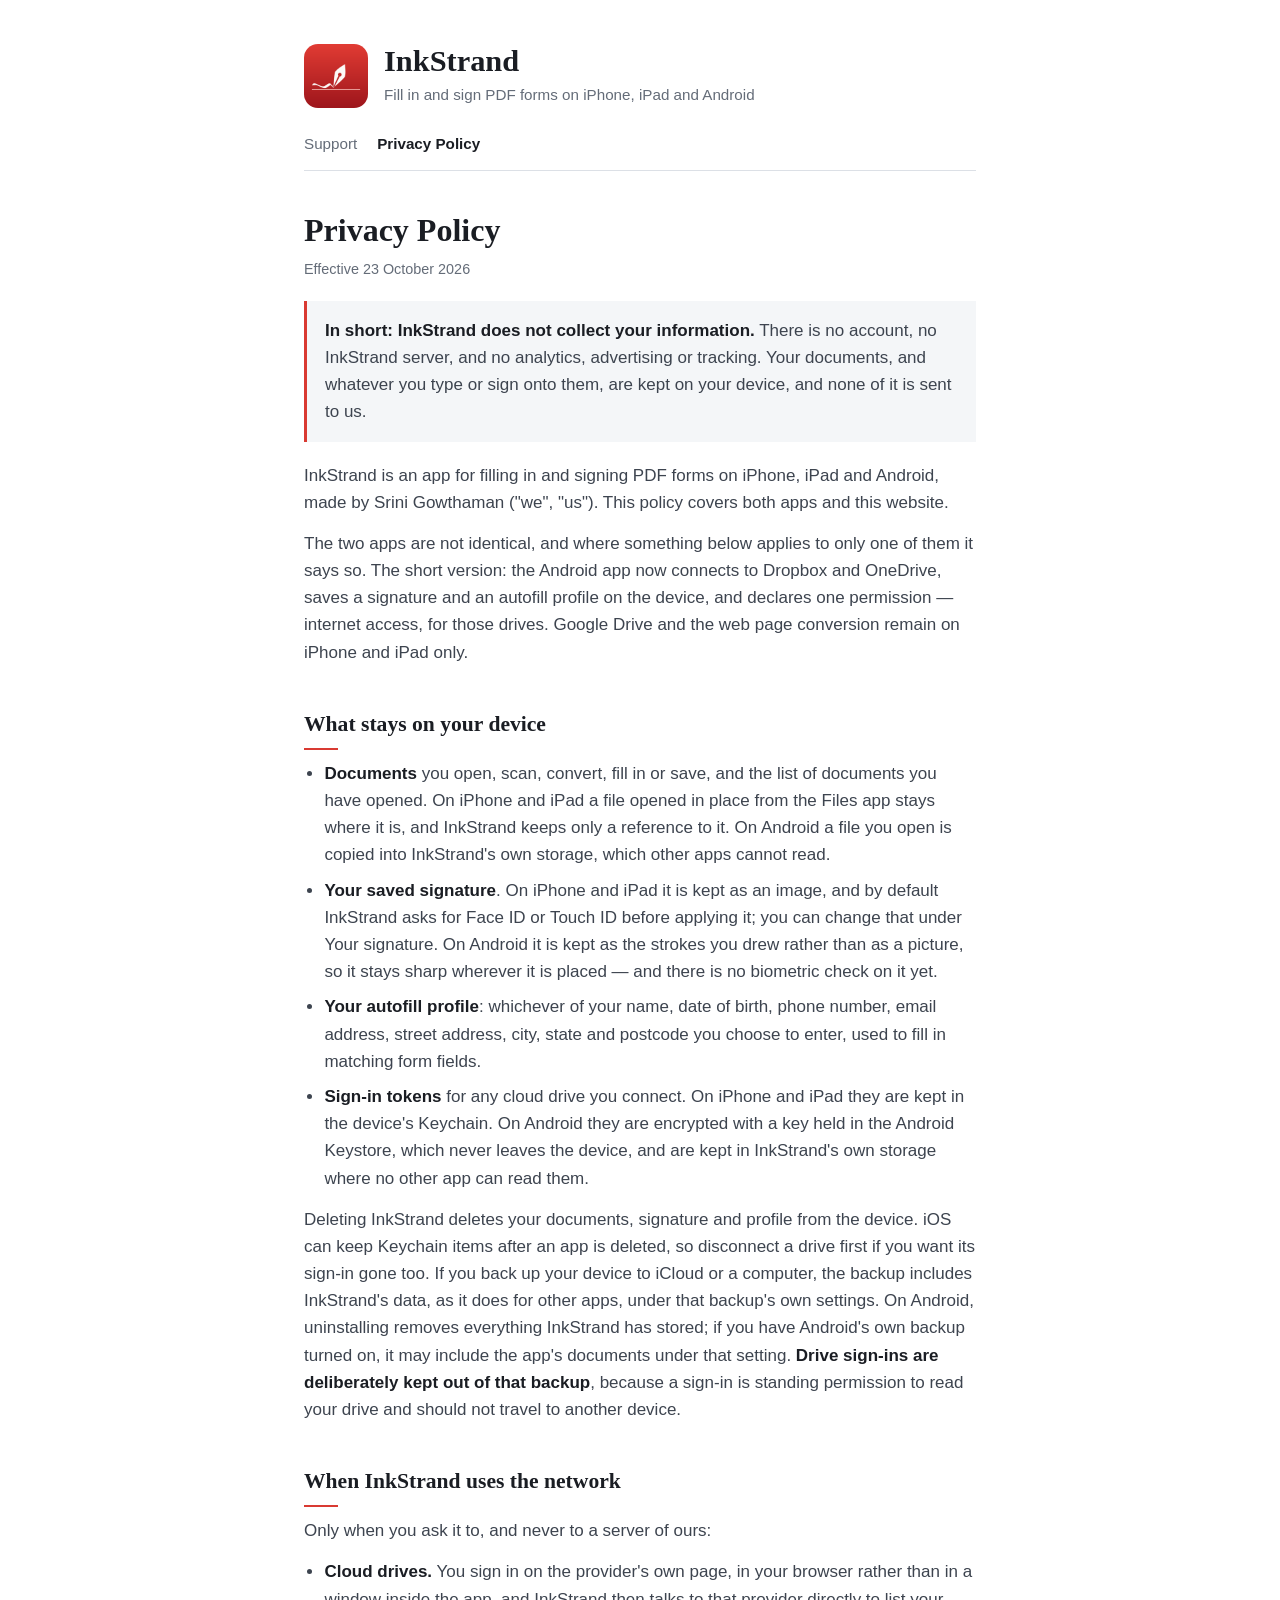
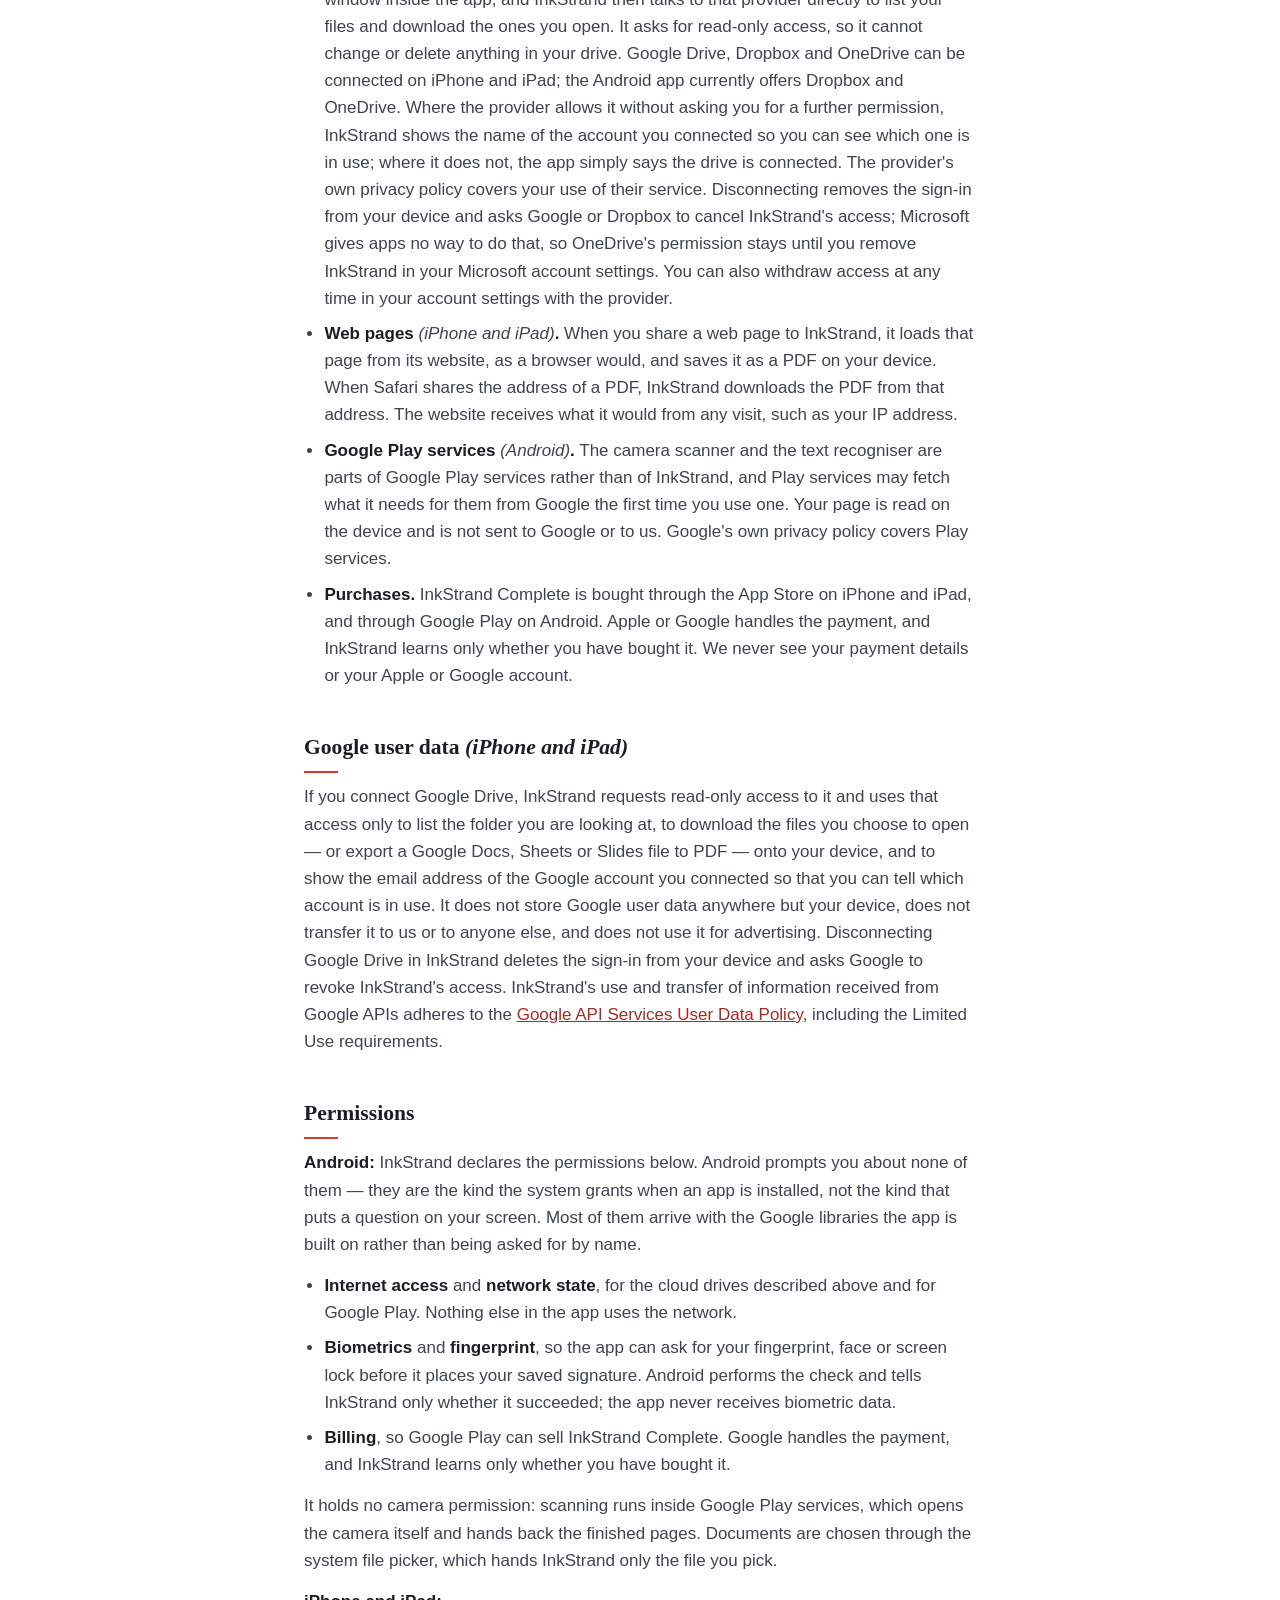
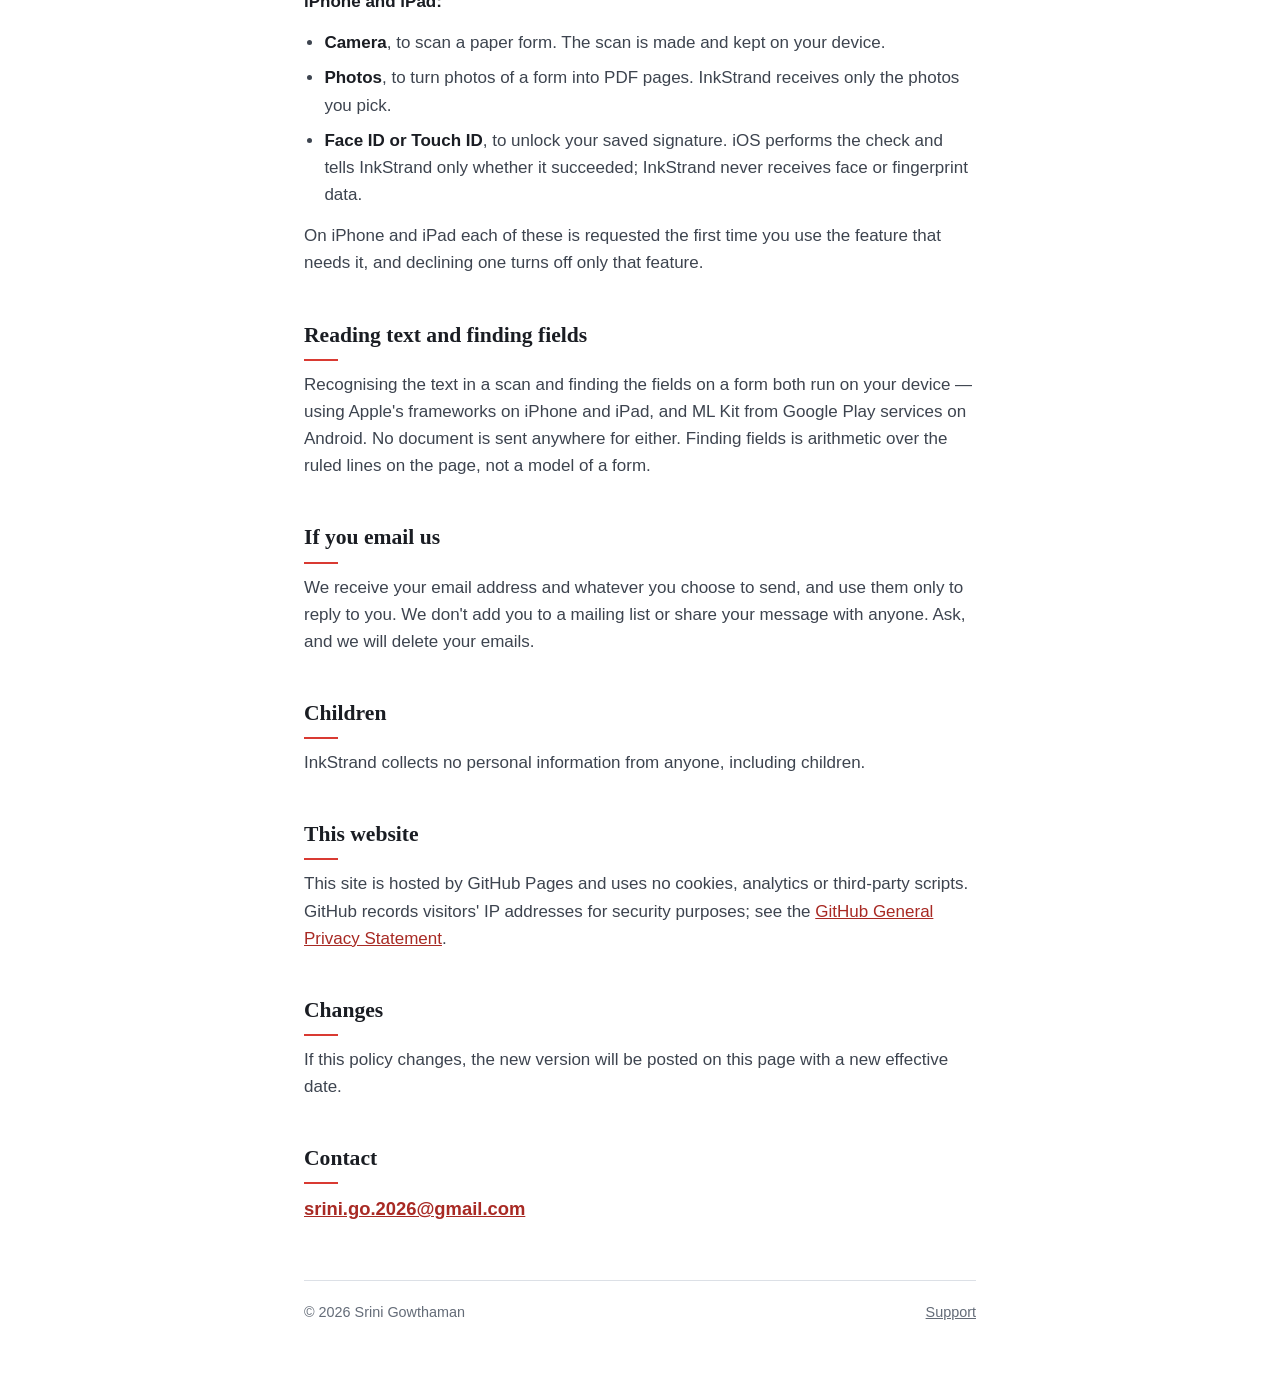
==== commit 2415a23f: "Say which permissions the Android app actually declares The policy said one, internet access. The bu" ====
--- a/privacy.html
+++ b/privacy.html
@@ -25,7 +25,7 @@
 
   <main>
     <h1>Privacy Policy</h1>
-    <p class="meta">Effective 14 October 2026</p>
+    <p class="meta">Effective 23 October 2026</p>
 
     <div class="note">
       <p><strong>In short: InkStrand does not collect your information.</strong> There is no account, no InkStrand server, and no analytics, advertising or tracking. Your documents, and whatever you type or sign onto them, are kept on your device, and none of it is sent to us.</p>
@@ -57,14 +57,20 @@
     <p>If you connect Google Drive, InkStrand requests read-only access to it and uses that access only to list the folder you are looking at, to download the files you choose to open — or export a Google Docs, Sheets or Slides file to PDF — onto your device, and to show the email address of the Google account you connected so that you can tell which account is in use. It does not store Google user data anywhere but your device, does not transfer it to us or to anyone else, and does not use it for advertising. Disconnecting Google Drive in InkStrand deletes the sign-in from your device and asks Google to revoke InkStrand's access. InkStrand's use and transfer of information received from Google APIs adheres to the <a href="https://developers.google.com/terms/api-services-user-data-policy">Google API Services User Data Policy</a>, including the Limited Use requirements.</p>
 
     <h2>Permissions</h2>
-    <p><strong>Android:</strong> InkStrand declares one permission, internet access, used only for the drive connections described above. It asks for none of the kind Android prompts you about. Scanning runs inside Google Play services, which opens the camera itself and hands back the finished pages, so the app never holds the camera permission, and documents are chosen through the system file picker, which hands InkStrand only the file you pick.</p>
+    <p><strong>Android:</strong> InkStrand declares the permissions below. Android prompts you about none of them &mdash; they are the kind the system grants when an app is installed, not the kind that puts a question on your screen. Most of them arrive with the Google libraries the app is built on rather than being asked for by name.</p>
+    <ul>
+      <li><strong>Internet access</strong> and <strong>network state</strong>, for the cloud drives described above and for Google Play. Nothing else in the app uses the network.</li>
+      <li><strong>Biometrics</strong> and <strong>fingerprint</strong>, so the app can ask for your fingerprint, face or screen lock before it places your saved signature. Android performs the check and tells InkStrand only whether it succeeded; the app never receives biometric data.</li>
+      <li><strong>Billing</strong>, so Google Play can sell InkStrand Complete. Google handles the payment, and InkStrand learns only whether you have bought it.</li>
+    </ul>
+    <p>It holds no camera permission: scanning runs inside Google Play services, which opens the camera itself and hands back the finished pages. Documents are chosen through the system file picker, which hands InkStrand only the file you pick.</p>
     <p><strong>iPhone and iPad:</strong></p>
     <ul>
       <li><strong>Camera</strong>, to scan a paper form. The scan is made and kept on your device.</li>
       <li><strong>Photos</strong>, to turn photos of a form into PDF pages. InkStrand receives only the photos you pick.</li>
       <li><strong>Face ID or Touch ID</strong>, to unlock your saved signature. iOS performs the check and tells InkStrand only whether it succeeded; InkStrand never receives face or fingerprint data.</li>
     </ul>
-    <p>Each permission is requested the first time you use the feature that needs it, and declining one turns off only that feature.</p>
+    <p>On iPhone and iPad each of these is requested the first time you use the feature that needs it, and declining one turns off only that feature.</p>
 
     <h2>Reading text and finding fields</h2>
     <p>Recognising the text in a scan and finding the fields on a form both run on your device &mdash; using Apple's frameworks on iPhone and iPad, and ML Kit from Google Play services on Android. No document is sent anywhere for either. Finding fields is arithmetic over the ruled lines on the page, not a model of a form.</p>
